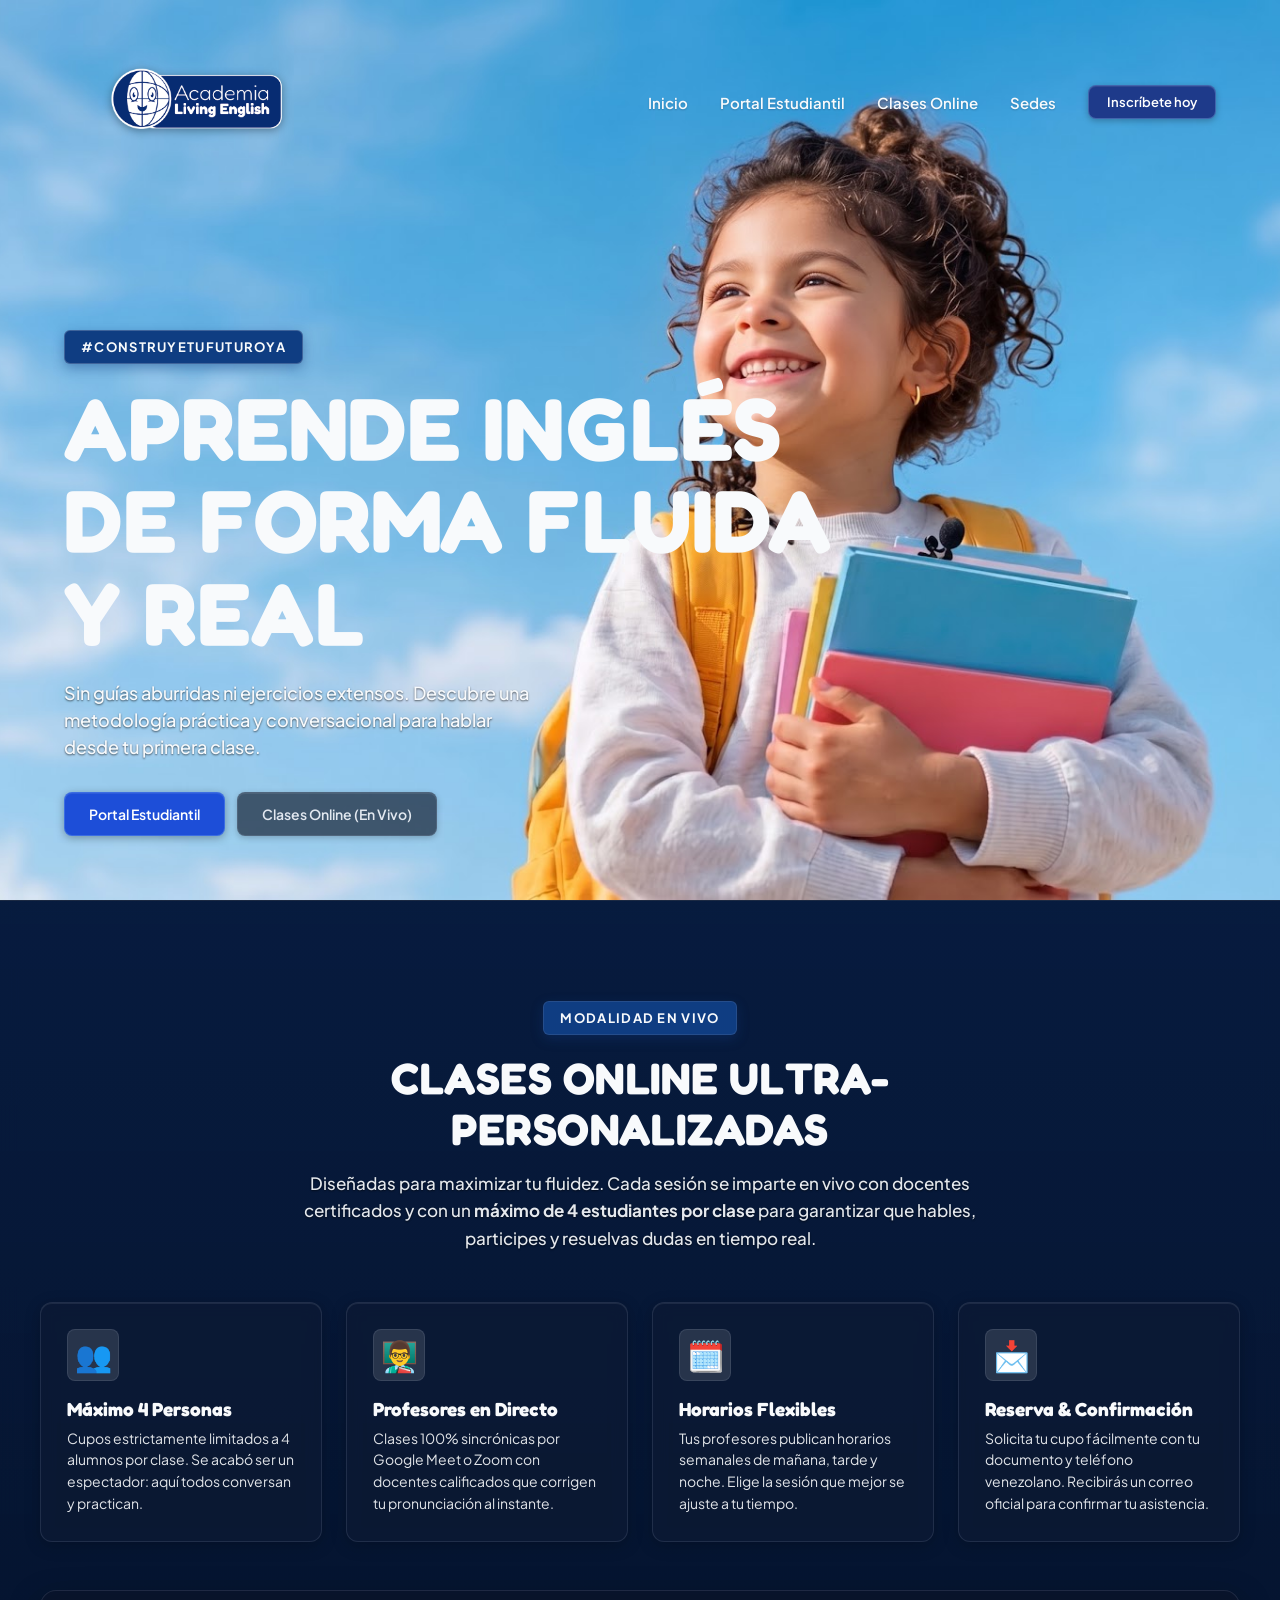
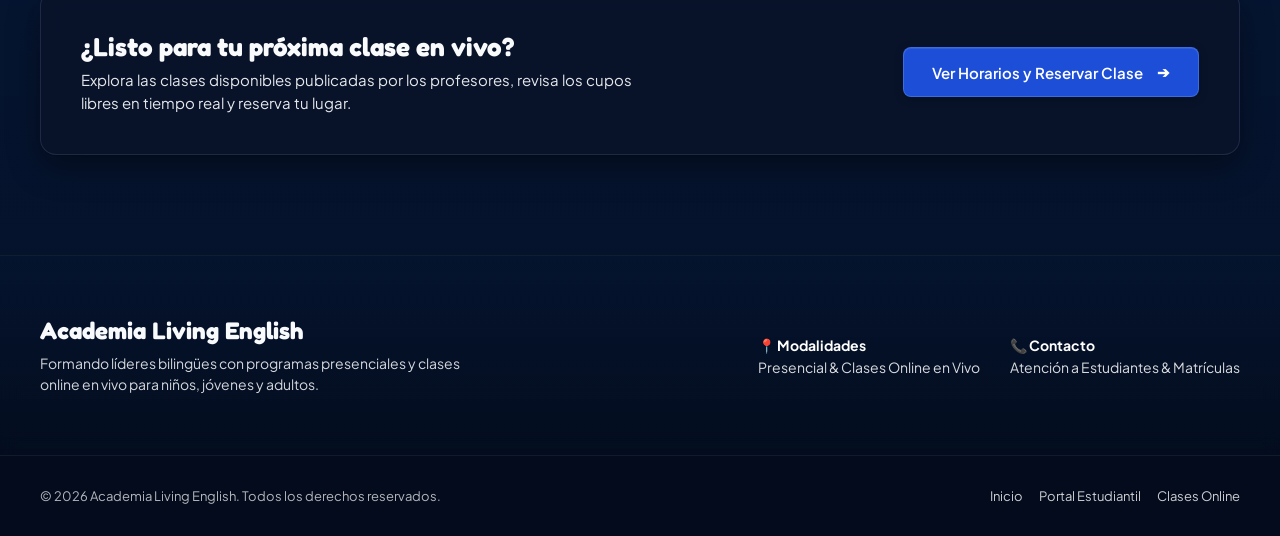
==== index.html @ 1611dc5b "Streamline teacher dashboard: eliminate nested card-in-card fatigue with unified grade sheet rows, f" ====
<!DOCTYPE html>
<html lang="es">
<head>
  <meta charset="UTF-8">
  <meta name="viewport" content="width=device-width, initial-scale=1.0">
  <title>Academia Living English — Aprende Inglés en Vivo</title>
  
  <!-- Fuentes Google: Fredoka y Plus Jakarta Sans -->
  <link rel="preconnect" href="https://fonts.googleapis.com">
  <link rel="preconnect" href="https://fonts.gstatic.com" crossorigin>
  <link href="https://fonts.googleapis.com/css2?family=Fredoka:wght@600;700&family=Plus+Jakarta+Sans:wght@400;500;600;700&display=swap" rel="stylesheet">

  <!-- Estilos Modulares -->
  <link rel="stylesheet" href="assets/css/variables.css?v=20261027_tchlayout">
  <link rel="stylesheet" href="assets/css/base.css?v=20261027_tchlayout">
  <link rel="stylesheet" href="assets/css/components.css?v=20261027_tchlayout">
  <link rel="stylesheet" href="assets/css/landing.css?v=20261027_tchlayout">
</head>
<body class="landing-page">

  <!-- HERO SECTION PRINCIPAL -->
  <section class="hero-section">
    <!-- CABECERA CON EL LOGO REAL DE LA ACADEMIA -->
    <header class="header-nav">
      <a href="index.html" class="brand-logo-link" aria-label="Academia Living English">
        <img src="assets/img/logo.png" alt="Academia Living English Logo" class="brand-logo-img">
      </a>

      <!-- NAVEGACIÓN ESCRITORIO -->
      <nav class="desktop-nav" aria-label="Navegación principal">
        <a href="index.html" class="nav-link">Inicio</a>
        <a href="cursos.html" class="nav-link">Portal Estudiantil</a>
        <a href="clases-online.html" class="nav-link">Clases Online</a>
        <a href="#sedes" class="nav-link">Sedes</a>
        <a href="cursos.html" class="btn-talk">Inscríbete hoy</a>
      </nav>

      <!-- BOTÓN MENÚ MÓVIL -->
      <button class="mobile-menu-btn" id="openMenuBtn" aria-label="Abrir menú de navegación">
        Menú
      </button>
    </header>

    <!-- CONTENIDO HERO -->
    <div class="hero-content">
      <span class="tagline reveal-item reveal-delay-1">#ConstruyeTuFuturoYa</span>
      
      <h1 class="hero-title">
        <span class="hero-title-line1 reveal-item reveal-delay-2">Aprende inglés</span>
        <span class="hero-title-line2 reveal-item reveal-delay-3">de forma fluida y real</span>
      </h1>

      <p class="hero-description reveal-item reveal-delay-4">
        Sin guías aburridas ni ejercicios extensos. Descubre una metodología práctica y conversacional para hablar desde tu primera clase.
      </p>

      <div class="hero-actions reveal-item reveal-delay-5">
        <a href="cursos.html" class="btn-primary">Portal Estudiantil</a>
        <a href="clases-online.html" class="btn-secondary">Clases Online (En Vivo)</a>
      </div>
    </div>
  </section>

  <!-- SECCIÓN DE CLASES ONLINE (COHERENTE CON EL ESTILO GLOBAL) -->
  <section class="online-classes-section" id="clases-online">
    <div class="online-classes-container">
      <div style="text-align: center; max-width: 800px; margin: 0 auto 50px auto;">
        <span class="section-badge">Modalidad en Vivo</span>
        <h2 class="section-title">Clases Online Ultra-Personalizadas</h2>
        <p class="section-subtitle">
          Diseñadas para maximizar tu fluidez. Cada sesión se imparte en vivo con docentes certificados y con un <strong>máximo de 4 estudiantes por clase</strong> para garantizar que hables, participes y resuelvas dudas en tiempo real.
        </p>
      </div>

      <!-- Cuadrícula de 4 Pilares de las Clases Online -->
      <div class="online-features-grid">
        <div class="online-feature-card">
          <div class="online-feature-icon">👥</div>
          <h3 class="online-feature-title">Máximo 4 Personas</h3>
          <p class="online-feature-desc">
            Cupos estrictamente limitados a 4 alumnos por clase. Se acabó ser un espectador: aquí todos conversan y practican.
          </p>
        </div>

        <div class="online-feature-card">
          <div class="online-feature-icon">👨‍🏫</div>
          <h3 class="online-feature-title">Profesores en Directo</h3>
          <p class="online-feature-desc">
            Clases 100% sincrónicas por Google Meet o Zoom con docentes calificados que corrigen tu pronunciación al instante.
          </p>
        </div>

        <div class="online-feature-card">
          <div class="online-feature-icon">🗓️</div>
          <h3 class="online-feature-title">Horarios Flexibles</h3>
          <p class="online-feature-desc">
            Tus profesores publican horarios semanales de mañana, tarde y noche. Elige la sesión que mejor se ajuste a tu tiempo.
          </p>
        </div>

        <div class="online-feature-card">
          <div class="online-feature-icon">📩</div>
          <h3 class="online-feature-title">Reserva & Confirmación</h3>
          <p class="online-feature-desc">
            Solicita tu cupo fácilmente con tu documento y teléfono venezolano. Recibirás un correo oficial para confirmar tu asistencia.
          </p>
        </div>
      </div>

      <!-- Banner de Llamada a la Acción para entrar al portal -->
      <div class="online-cta-banner">
        <div>
          <h3 class="online-cta-title">
            ¿Listo para tu próxima clase en vivo?
          </h3>
          <p class="online-cta-desc">
            Explora las clases disponibles publicadas por los profesores, revisa los cupos libres en tiempo real y reserva tu lugar.
          </p>
        </div>
        <div>
          <a href="clases-online.html" class="btn-primary" style="padding: 14px 28px; font-size: 15px; text-decoration: none;">
            <span>Ver Horarios y Reservar Clase</span>
            <span style="margin-left: 6px;">➔</span>
          </a>
        </div>
      </div>
    </div>
  </section>

  <!-- SECCIÓN DE SEDES / CONTACTO -->
  <section id="sedes" class="sedes-section">
    <div class="sedes-container">
      <div>
        <h3 class="sedes-title">Academia Living English</h3>
        <p class="sedes-desc">
          Formando líderes bilingües con programas presenciales y clases online en vivo para niños, jóvenes y adultos.
        </p>
      </div>
      <div style="display: flex; gap: 30px; flex-wrap: wrap; font-size: 14px; color: rgba(255, 255, 255, 0.85);">
        <div>
          <strong style="color: #ffffff; display: block; margin-bottom: 4px;">📍 Modalidades</strong>
          <span>Presencial & Clases Online en Vivo</span>
        </div>
        <div>
          <strong style="color: #ffffff; display: block; margin-bottom: 4px;">📞 Contacto</strong>
          <span>Atención a Estudiantes & Matrículas</span>
        </div>
      </div>
    </div>
  </section>

  <!-- FOOTER -->
  <footer class="landing-footer">
    <div style="max-width: 1200px; margin: 0 auto; display: flex; justify-content: space-between; align-items: center; flex-wrap: wrap; gap: 12px;">
      <span>&copy; 2026 Academia Living English. Todos los derechos reservados.</span>
      <div style="display: flex; gap: 16px;">
        <a href="index.html">Inicio</a>
        <a href="cursos.html">Portal Estudiantil</a>
        <a href="clases-online.html">Clases Online</a>
      </div>
    </div>
  </footer>

  <!-- MENÚ MÓVIL EN PANTALLA COMPLETA -->
  <div class="mobile-menu-overlay" id="mobileMenu" aria-hidden="true">
    <div class="mobile-menu-header">
      <a href="index.html" class="brand-logo-link" aria-label="Academia Living English">
        <img src="assets/img/logo.png" alt="Academia Living English Logo" class="brand-logo-img">
      </a>
      <button class="mobile-menu-close" id="closeMenuBtn" aria-label="Cerrar menú">&times;</button>
    </div>
    
    <nav class="mobile-menu-links">
      <a href="index.html" class="nav-link">Inicio</a>
      <a href="cursos.html" class="nav-link">Portal Estudiantil</a>
      <a href="clases-online.html" class="nav-link">Clases Online</a>
      <a href="#sedes" class="nav-link">Sedes</a>
    </nav>

    <div class="mobile-menu-footer">
      <a href="clases-online.html" class="btn-talk" style="margin-bottom: 10px;">Clases Online</a>
      <a href="cursos.html" class="btn-primary">Portal Estudiantil</a>
    </div>
  </div>

  <!-- Scripts -->
  <script src="assets/js/landing.js"></script>
</body>
</html>
---- assets/css/variables.css ----
/**
 * Academia Living English - Variables & Design Tokens
 * Calibrado bajo estándares de Emil Kowalski (Anti-Vibe-Coding / Bespoke Craft)
 */
:root {
  /* Paleta Editorial Living English (Oxford Navy & Clean Slate) */
  --color-primary: #0f3d82;
  --color-primary-hover: #164da0;
  --color-primary-light: #93c5fd;
  --color-primary-glass: rgba(11, 25, 54, 0.78);
  --color-primary-glass-strong: rgba(9, 20, 44, 0.92);
  --color-primary-glass-soft: rgba(13, 31, 66, 0.65);
  --color-primary-card: rgba(13, 27, 54, 0.82);

  /* Superficies Profesionales (Bespoke Academic Dark Surfaces) */
  --surface-ground: #070e1e;
  --surface-panel: rgba(11, 23, 48, 0.82);
  --surface-card: rgba(13, 27, 56, 0.72);
  --surface-card-hover: rgba(18, 36, 74, 0.88);
  --surface-elevated: rgba(20, 42, 85, 0.9);
  --surface-input: rgba(6, 14, 30, 0.75);

  /* Colores de Utilidad y Estado Refinados */
  --color-white: #f8fafc;
  --color-dark-bg: rgba(6, 14, 30, 0.55);
  --color-dark-subtle: rgba(6, 14, 30, 0.35);
  --color-danger: #ef4444;
  --color-success: #10b981;
  --color-warning: #f59e0b;
  --color-muted: #94a3b8;
  --color-text-subtle: #cbd5e1;

  /* Bordes Suaves & Translúcidos de Alta Precisión */
  --color-border: rgba(148, 163, 184, 0.16);
  --color-border-subtle: rgba(148, 163, 184, 0.10);
  --color-border-card: rgba(148, 163, 184, 0.14);
  --color-border-focus: rgba(96, 165, 250, 0.55);

  /* Tipografía */
  --font-display: 'Fredoka', -apple-system, BlinkMacSystemFont, sans-serif;
  --font-body: 'Plus Jakarta Sans', -apple-system, BlinkMacSystemFont, sans-serif;

  /* Sombras e Iluminación Interior (Depth & Polish) */
  --shadow-sm: 0 1px 2px rgba(0, 0, 0, 0.2);
  --shadow-md: 0 4px 12px rgba(0, 0, 0, 0.25);
  --shadow-lg: 0 12px 32px rgba(0, 0, 0, 0.4);
  --shadow-card: 0 4px 16px rgba(0, 0, 0, 0.22);
  --shadow-logo: drop-shadow(0px 2px 4px rgba(0, 0, 0, 0.35));
  --inner-highlight: inset 0 1px 0 0 rgba(255, 255, 255, 0.08);

  /* Sombras de Texto Sutiles (Eliminando efecto de neón genérico) */
  --text-shadow-hero: none;
  --text-shadow-contrast: 0 1px 2px rgba(0, 0, 0, 0.6);
  --text-shadow-subtle: none;

  /* Radio de bordes */
  --radius-sm: 4px;
  --radius-md: 6px;
  --radius-lg: 8px;
  --radius-xl: 12px;
  --radius-2xl: 16px;
  --radius-pill: 50px;

  /* Curvas Físicas y Easing (Emil Kowalski Framework) */
  --ease-out: cubic-bezier(0.23, 1, 0.32, 1);       /* Easing enérgico de entrada y microinteracciones */
  --ease-in-out: cubic-bezier(0.77, 0, 0.175, 1);   /* Movimiento continuo en pantalla */
  --ease-drawer: cubic-bezier(0.32, 0.72, 0, 1);    /* Curva iOS para modales y paneles */

  /* Duraciones Calibradas (Salidas ~30% más rápidas) */
  --duration-tap: 140ms;
  --duration-fast: 160ms;
  --duration-enter: 200ms;
  --duration-exit: 140ms;
  --duration-normal: 240ms;

  /* Shorthands de Transición Acelerados */
  --transition-fast: 160ms var(--ease-out);
  --transition-normal: 240ms var(--ease-out);
  --transition-exit: 140ms var(--ease-out);

  /* Imágenes de Fondo */
  --bg-hero-desktop: url('../img/hero-desktop.jpg');
  --bg-hero-mobile: url('../img/hero-mobile.jpg');
}
---- assets/css/base.css ----
/**
 * Academia Living English - Base & Reset
 */
*, *::before, *::after {
  box-sizing: border-box;
  margin: 0;
  padding: 0;
}

body {
  background-color: var(--color-primary);
  color: var(--color-white);
  font-family: var(--font-body);
  -webkit-font-smoothing: antialiased;
  -moz-osx-font-smoothing: grayscale;
  min-height: 100vh;
  overflow-x: hidden;
}

/* Enlaces por defecto */
a {
  color: inherit;
  text-decoration: none;
}

/* Accesibilidad y Foco */
a:focus-visible,
button:focus-visible,
input:focus-visible {
  outline: 2px solid var(--color-white);
  outline-offset: 4px;
}

/* Clases de Utilidad */
.hidden {
  display: none !important;
}

.text-center {
  text-align: center;
}
---- assets/css/components.css ----
/**
 * Academia Living English - Reusable UI Components
 * Calibrado bajo estándares de Emil Kowalski (Anti-Vibe-Coding / Bespoke Craft)
 */

/* ==========================================================================
   Logo de la Marca
   ========================================================================== */
.brand-logo-link {
  display: inline-flex;
  align-items: center;
}

.brand-logo-img {
  height: 68px;
  width: auto;
  object-fit: contain;
  filter: var(--shadow-logo);
  transition: transform var(--transition-fast);
}

.brand-logo-link:hover .brand-logo-img {
  transform: scale(1.02);
}

@media (min-width: 768px) {
  .brand-logo-img {
    height: 76px;
  }
}

/* ==========================================================================
   Botones Profesionales
   ========================================================================== */
.btn-primary {
  display: inline-flex;
  align-items: center;
  justify-content: center;
  gap: 8px;
  background-color: #1d4ed8;
  color: #ffffff;
  font-family: var(--font-body);
  font-weight: 600;
  font-size: 14px;
  padding: 12px 24px;
  border-radius: var(--radius-lg);
  border: 1px solid rgba(147, 197, 253, 0.25);
  cursor: pointer;
  box-shadow: var(--inner-highlight), 0 2px 8px rgba(0, 0, 0, 0.3);
  transition: transform var(--duration-fast) var(--ease-out), background-color var(--duration-fast) var(--ease-out), border-color var(--duration-fast) var(--ease-out), box-shadow var(--duration-fast) var(--ease-out);
}

.btn-primary:hover:not(:disabled) {
  background-color: #2563eb;
  border-color: rgba(147, 197, 253, 0.45);
  transform: translateY(-1px);
  box-shadow: var(--inner-highlight), 0 4px 14px rgba(37, 99, 235, 0.35);
}

.btn-secondary {
  display: inline-flex;
  align-items: center;
  justify-content: center;
  gap: 8px;
  background-color: rgba(15, 23, 42, 0.65);
  color: #e2e8f0;
  font-family: var(--font-body);
  font-weight: 600;
  font-size: 14px;
  padding: 12px 24px;
  border-radius: var(--radius-lg);
  border: 1px solid rgba(148, 163, 184, 0.2);
  cursor: pointer;
  transition: transform var(--duration-fast) var(--ease-out), background-color var(--duration-fast) var(--ease-out), border-color var(--duration-fast) var(--ease-out), color var(--duration-fast) var(--ease-out);
  box-shadow: var(--inner-highlight), 0 2px 6px rgba(0, 0, 0, 0.2);
}

.btn-secondary:hover:not(:disabled) {
  background-color: rgba(30, 41, 59, 0.85);
  border-color: rgba(148, 163, 184, 0.35);
  color: #ffffff;
  transform: translateY(-1px);
}

.btn-talk {
  display: inline-flex;
  align-items: center;
  justify-content: center;
  gap: 6px;
  background-color: #1e3a8a;
  color: #ffffff;
  font-family: var(--font-body);
  font-weight: 600;
  font-size: 13px;
  padding: 8px 18px;
  border-radius: var(--radius-lg);
  border: 1px solid rgba(147, 197, 253, 0.3);
  cursor: pointer;
  box-shadow: var(--inner-highlight), 0 2px 6px rgba(0, 0, 0, 0.25);
  transition: transform var(--duration-fast) var(--ease-out), background-color var(--duration-fast) var(--ease-out);
}

.btn-talk:hover:not(:disabled) {
  background-color: #2563eb;
  transform: translateY(-1px);
}

/* ==========================================================================
   Tipografía de Páginas & Jerarquía Editorial
   ========================================================================== */
.page-title {
  font-family: var(--font-display);
  font-weight: 700;
  font-size: 30px;
  line-height: 1.15;
  margin-bottom: 6px;
  color: #f8fafc;
  letter-spacing: -0.01em;
}

@media (min-width: 768px) {
  .page-title {
    font-size: 38px;
  }
}

.page-description {
  font-size: 14px;
  font-weight: 500;
  color: #94a3b8;
  line-height: 1.5;
  margin-bottom: 22px;
}

/* ==========================================================================
   Formularios y Controles Refinados
   ========================================================================== */
.form-group {
  margin-bottom: 16px;
}

.form-group label {
  display: block;
  font-size: 12px;
  font-weight: 600;
  margin-bottom: 6px;
  text-transform: uppercase;
  letter-spacing: 0.05em;
  color: #94a3b8;
}

.form-control {
  width: 100%;
  padding: 11px 15px;
  border-radius: var(--radius-lg);
  border: 1px solid rgba(148, 163, 184, 0.2);
  background: var(--surface-input);
  color: #f8fafc;
  font-size: 14px;
  font-family: inherit;
  outline: none;
  transition: border-color var(--transition-fast), box-shadow var(--transition-fast), background-color var(--transition-fast);
}

.form-control:focus {
  background: rgba(11, 23, 48, 0.9);
  border-color: rgba(96, 165, 250, 0.65);
  box-shadow: 0 0 0 3px rgba(37, 99, 235, 0.2);
}

.form-control::placeholder {
  color: #64748b;
  font-weight: 400;
}

/* ==========================================================================
   Notificaciones Toast
   ========================================================================== */
.toast-container {
  position: fixed;
  bottom: 24px;
  right: 24px;
  z-index: 9999;
  display: flex;
  flex-direction: column;
  gap: 10px;
  max-width: 380px;
  pointer-events: none;
}

.toast {
  padding: 12px 18px;
  border-radius: var(--radius-lg);
  color: #f8fafc;
  background: #0d1b36;
  border: 1px solid rgba(148, 163, 184, 0.2);
  box-shadow: var(--shadow-lg), var(--inner-highlight);
  font-size: 13px;
  font-weight: 500;
  opacity: 0;
  transform: translateY(12px) scale(0.97);
  transition: transform var(--duration-normal) var(--ease-out), opacity var(--duration-fast) var(--ease-out);
  pointer-events: auto;
}

.toast.toast-visible {
  opacity: 1;
  transform: translateY(0) scale(1);
}

.toast.toast-success {
  border-left: 3px solid var(--color-success);
}

.toast.toast-error {
  border-left: 3px solid var(--color-danger);
}

.toast.toast-info {
  border-left: 3px solid var(--color-primary-light);
}

/* ==========================================================================
   Microinteracciones y Feedback Táctil (Emil Kowalski Framework)
   ========================================================================== */
.btn-primary:active:not(:disabled),
.btn-talk:active:not(:disabled),
.btn-secondary:active:not(:disabled) {
  transform: scale(0.97);
}

/* ==========================================================================
   Animación Física de Modales (Sin scale(0) ni teleport)
   ========================================================================== */
[id$="Modal"]:not(.hidden),
[id$="modal"]:not(.hidden) {
  animation: modalBackdropFadeIn var(--duration-fast) var(--ease-out) forwards;
  backdrop-filter: blur(8px);
  -webkit-backdrop-filter: blur(8px);
}

[id$="Modal"]:not(.hidden) > div,
[id$="modal"]:not(.hidden) > div {
  animation: modalDialogScaleIn var(--duration-normal) var(--ease-out) forwards;
  transform-origin: center center;
  box-shadow: var(--inner-highlight), 0 20px 45px rgba(0, 0, 0, 0.6);
}

@keyframes modalBackdropFadeIn {
  from {
    opacity: 0;
  }
  to {
    opacity: 1;
  }
}

@keyframes modalDialogScaleIn {
  from {
    opacity: 0;
    transform: scale(0.97) translateY(6px);
  }
  to {
    opacity: 1;
    transform: scale(1) translateY(0);
  }
}
---- assets/css/landing.css ----
/**
 * Academia Living English - Landing & Hero Section Styles
 */

/* ==========================================================================
   Hero Section & Fondo Global Landing
   ========================================================================== */
body.landing-page {
  background-image: var(--bg-hero-desktop);
  background-size: cover;
  background-position: center top;
  background-repeat: no-repeat;
  background-attachment: fixed;
}

@media (max-width: 767px) {
  body.landing-page {
    background-image: var(--bg-hero-mobile);
    background-position: center top;
    background-attachment: fixed;
  }
}

.hero-section {
  position: relative;
  width: 100%;
  min-height: 100vh;
  min-height: 100dvh;
  display: flex;
  flex-direction: column;
  justify-content: space-between;
  padding: 24px;
  padding-bottom: clamp(40px, 8vh, 64px);
  overflow: hidden;
  background: transparent;
}

@media (min-width: 768px) {
  .hero-section {
    padding: 48px;
    padding-bottom: clamp(40px, 8vh, 64px);
  }
}

@media (min-width: 1024px) {
  .hero-section {
    padding: 64px;
    padding-bottom: clamp(40px, 8vh, 64px);
  }
}

/* ==========================================================================
   Cabecera y Navegación
   ========================================================================== */
.header-nav {
  position: relative;
  z-index: 10;
  display: flex;
  align-items: center;
  justify-content: space-between;
  width: 100%;
}

.desktop-nav {
  display: none;
  align-items: center;
  gap: 32px;
}

@media (min-width: 768px) {
  .desktop-nav {
    display: flex;
  }
}

.nav-link {
  font-weight: 600;
  font-size: 15px;
  color: var(--color-white);
  text-decoration: none;
  text-shadow: var(--shadow-sm);
  transition: opacity var(--transition-fast);
}

.nav-link:hover,
.nav-link:focus-visible {
  opacity: 0.8;
}

/* ==========================================================================
   Menú Móvil
   ========================================================================== */
.mobile-menu-btn {
  display: flex;
  background: none;
  border: none;
  color: var(--color-white);
  font-weight: 600;
  font-size: 16px;
  cursor: pointer;
  padding: 8px 0;
  text-shadow: var(--text-shadow-subtle);
}

@media (min-width: 768px) {
  .mobile-menu-btn {
    display: none;
  }
}

.mobile-menu-overlay {
  position: fixed;
  inset: 0;
  background-color: var(--color-primary);
  z-index: 100;
  display: flex;
  flex-direction: column;
  padding: 24px;
  opacity: 0;
  pointer-events: none;
  transition: opacity var(--transition-normal);
}

.mobile-menu-overlay.is-open {
  opacity: 1;
  pointer-events: auto;
}

.mobile-menu-header {
  display: flex;
  align-items: center;
  justify-content: space-between;
  width: 100%;
}

.mobile-menu-close {
  background: none;
  border: none;
  color: var(--color-white);
  font-size: 32px;
  line-height: 1;
  cursor: pointer;
  padding: 4px;
}

.mobile-menu-links {
  display: flex;
  flex-direction: column;
  gap: 24px;
  margin-top: 60px;
}

.mobile-menu-links .nav-link {
  font-size: 24px;
  font-weight: 500;
  color: var(--color-white);
  text-shadow: none;
}

.mobile-menu-footer {
  margin-top: auto;
  padding-bottom: 24px;
}

.mobile-menu-footer .btn-talk {
  width: 100%;
  padding: 14px;
  font-size: 16px;
}

/* ==========================================================================
   Contenido Principal Hero
   ========================================================================== */
.hero-content {
  position: relative;
  z-index: 10;
  max-width: 800px;
  margin-top: auto;
  text-align: left;
}

.tagline {
  display: inline-block;
  font-weight: 700;
  font-size: 13px;
  letter-spacing: 0.1em;
  text-transform: uppercase;
  color: var(--color-white);
  background: var(--color-primary);
  padding: 8px 16px;
  border-radius: var(--radius-md);
  margin-bottom: 18px;
  border: 1px solid rgba(255, 255, 255, 0.2);
  box-shadow: 0 4px 12px rgba(14, 56, 122, 0.4);
}

.hero-title {
  font-family: var(--font-display);
  font-weight: 700;
  font-size: 46px;
  line-height: 1.05;
  text-transform: uppercase;
  letter-spacing: 0.01em;
  margin-bottom: 20px;
  word-break: normal;
  overflow-wrap: break-word;
  text-shadow: var(--text-shadow-hero);
}

@media (min-width: 600px) {
  .hero-title {
    font-size: 58px;
  }
}

@media (min-width: 768px) {
  .hero-title {
    font-size: 70px;
  }
}

@media (min-width: 1024px) {
  .hero-title {
    font-size: 88px;
  }
}

.hero-title-line1 {
  display: block;
  color: var(--color-white);
}

.hero-title-line2 {
  display: block;
  color: var(--color-white);
  opacity: 0.9;
}

.hero-description {
  font-weight: 500;
  font-size: 16px;
  line-height: 1.5;
  color: var(--color-white);
  max-width: 480px;
  margin-bottom: 32px;
  text-shadow: var(--text-shadow-contrast);
}

@media (min-width: 768px) {
  .hero-description {
    font-size: 18px;
  }
}

.hero-actions {
  display: flex;
  flex-wrap: wrap;
  gap: 12px;
}

/* ==========================================================================
   Animaciones de Revelado
   ========================================================================== */
.reveal-item {
  opacity: 0;
  transform: translateY(24px);
  animation: revealUp 0.8s cubic-bezier(0.16, 1, 0.3, 1) forwards;
}

.reveal-delay-1 { animation-delay: 0ms; }
.reveal-delay-2 { animation-delay: 150ms; }
.reveal-delay-3 { animation-delay: 300ms; }
.reveal-delay-4 { animation-delay: 450ms; }
.reveal-delay-5 { animation-delay: 600ms; }

@keyframes revealUp {
  from {
    opacity: 0;
    transform: translateY(24px);
  }
  to {
    opacity: 1;
    transform: translateY(0);
  }
}

@media (prefers-reduced-motion: reduce) {
  .reveal-item {
    opacity: 1;
    transform: none;
    animation: none;
  }
}


/* ==========================================================================
   Sección de Clases Online en el Landing (Estilo Coherente y Unificado)
   ========================================================================== */
.online-classes-section {
  position: relative;
  background: linear-gradient(rgba(6, 20, 48, 0.82), rgba(4, 14, 34, 0.90));
  backdrop-filter: blur(8px);
  -webkit-backdrop-filter: blur(8px);
  color: var(--color-white);
  padding: clamp(60px, 8vw, 100px) 24px;
  border-top: 1px solid var(--color-border);
}

.online-classes-container {
  max-width: 1200px;
  margin: 0 auto;
}

.section-badge {
  display: inline-flex;
  align-items: center;
  gap: 8px;
  font-family: var(--font-body);
  font-size: 13px;
  font-weight: 700;
  text-transform: uppercase;
  letter-spacing: 0.1em;
  color: var(--color-white);
  background: var(--color-primary);
  padding: 8px 16px;
  border-radius: var(--radius-md);
  border: 1px solid var(--color-border);
  box-shadow: 0 4px 12px rgba(14, 56, 122, 0.4);
  margin-bottom: 18px;
}

.section-title {
  font-family: var(--font-display);
  font-weight: 700;
  font-size: clamp(30px, 4.5vw, 44px);
  text-transform: uppercase;
  letter-spacing: 0.01em;
  line-height: 1.15;
  color: var(--color-white);
  text-shadow: var(--text-shadow-hero);
  margin-bottom: 16px;
}

.section-subtitle {
  font-family: var(--font-body);
  font-weight: 500;
  font-size: clamp(15px, 2vw, 17px);
  color: var(--color-white);
  opacity: 0.92;
  text-shadow: var(--text-shadow-contrast);
  max-width: 720px;
  line-height: 1.6;
  margin: 0 auto 40px auto;
}

.online-features-grid {
  display: grid;
  grid-template-columns: repeat(auto-fit, minmax(260px, 1fr));
  gap: 24px;
  margin-bottom: 48px;
}

.online-feature-card {
  background: var(--color-primary-card);
  border: 1px solid var(--color-border);
  border-radius: var(--radius-xl);
  padding: 26px;
  backdrop-filter: blur(8px);
  -webkit-backdrop-filter: blur(8px);
  box-shadow: var(--inner-highlight), var(--shadow-card);
  transition: transform var(--duration-fast) var(--ease-out), border-color var(--duration-fast) var(--ease-out), background-color var(--duration-fast) var(--ease-out);
}

.online-feature-card:hover {
  transform: translateY(-2px);
  border-color: var(--color-border-focus);
  background-color: var(--color-primary-glass-strong);
}

.online-feature-icon {
  font-size: 30px;
  margin-bottom: 16px;
  display: inline-flex;
  align-items: center;
  justify-content: center;
  width: 52px;
  height: 52px;
  border-radius: var(--radius-lg);
  background: rgba(255, 255, 255, 0.12);
  border: 1px solid var(--color-border);
}

.online-feature-title {
  font-family: var(--font-display);
  font-weight: 700;
  font-size: 19px;
  color: var(--color-white);
  text-shadow: var(--text-shadow-subtle);
  margin-bottom: 8px;
}

.online-feature-desc {
  font-family: var(--font-body);
  font-weight: 400;
  font-size: 14px;
  line-height: 1.55;
  color: var(--color-white);
  opacity: 0.9;
  text-shadow: var(--text-shadow-subtle);
  margin: 0;
}

.online-cta-banner {
  background: var(--color-primary-glass-strong);
  border: 1px solid var(--color-border);
  border-radius: var(--radius-2xl);
  padding: clamp(28px, 5vw, 40px);
  display: flex;
  justify-content: space-between;
  align-items: center;
  flex-wrap: wrap;
  gap: 24px;
  box-shadow: var(--shadow-lg);
  backdrop-filter: blur(8px);
  -webkit-backdrop-filter: blur(8px);
}

.online-cta-title {
  font-family: var(--font-display);
  font-weight: 700;
  font-size: 26px;
  color: var(--color-white);
  text-shadow: var(--text-shadow-hero);
  margin-bottom: 6px;
}

.online-cta-desc {
  font-family: var(--font-body);
  font-weight: 400;
  font-size: 15px;
  line-height: 1.55;
  color: var(--color-white);
  opacity: 0.92;
  margin: 0;
  max-width: 580px;
  text-shadow: var(--text-shadow-subtle);
}

/* ==========================================================================
   Sección de Sedes y Footer
   ========================================================================== */
.sedes-section {
  background: linear-gradient(rgba(4, 14, 34, 0.88), rgba(3, 10, 24, 0.94));
  backdrop-filter: blur(8px);
  -webkit-backdrop-filter: blur(8px);
  padding: 60px 24px;
  border-top: 1px solid var(--color-border-subtle);
  color: var(--color-white);
}

.sedes-container {
  max-width: 1200px;
  margin: 0 auto;
  display: flex;
  justify-content: space-between;
  align-items: center;
  flex-wrap: wrap;
  gap: 30px;
}

.sedes-title {
  font-family: var(--font-display);
  font-weight: 700;
  font-size: 24px;
  color: var(--color-white);
  margin-bottom: 8px;
  text-shadow: var(--text-shadow-subtle);
}

.sedes-desc {
  font-family: var(--font-body);
  color: var(--color-white);
  opacity: 0.85;
  font-size: 14px;
  max-width: 450px;
  line-height: 1.5;
  margin-bottom: 0;
}

.landing-footer {
  background: rgba(3, 10, 24, 0.96);
  border-top: 1px solid var(--color-border-subtle);
  padding: 32px 24px;
  text-align: center;
  color: rgba(255, 255, 255, 0.7);
  font-size: 13px;
  font-family: var(--font-body);
}

.landing-footer a {
  color: rgba(255, 255, 255, 0.8);
  text-decoration: none;
  transition: color var(--transition-fast);
}

.landing-footer a:hover {
  color: var(--color-white);
}

.online-feature-card:active {
  transform: scale(0.985);
}

.mobile-menu-btn:active {
  transform: scale(0.95);
}
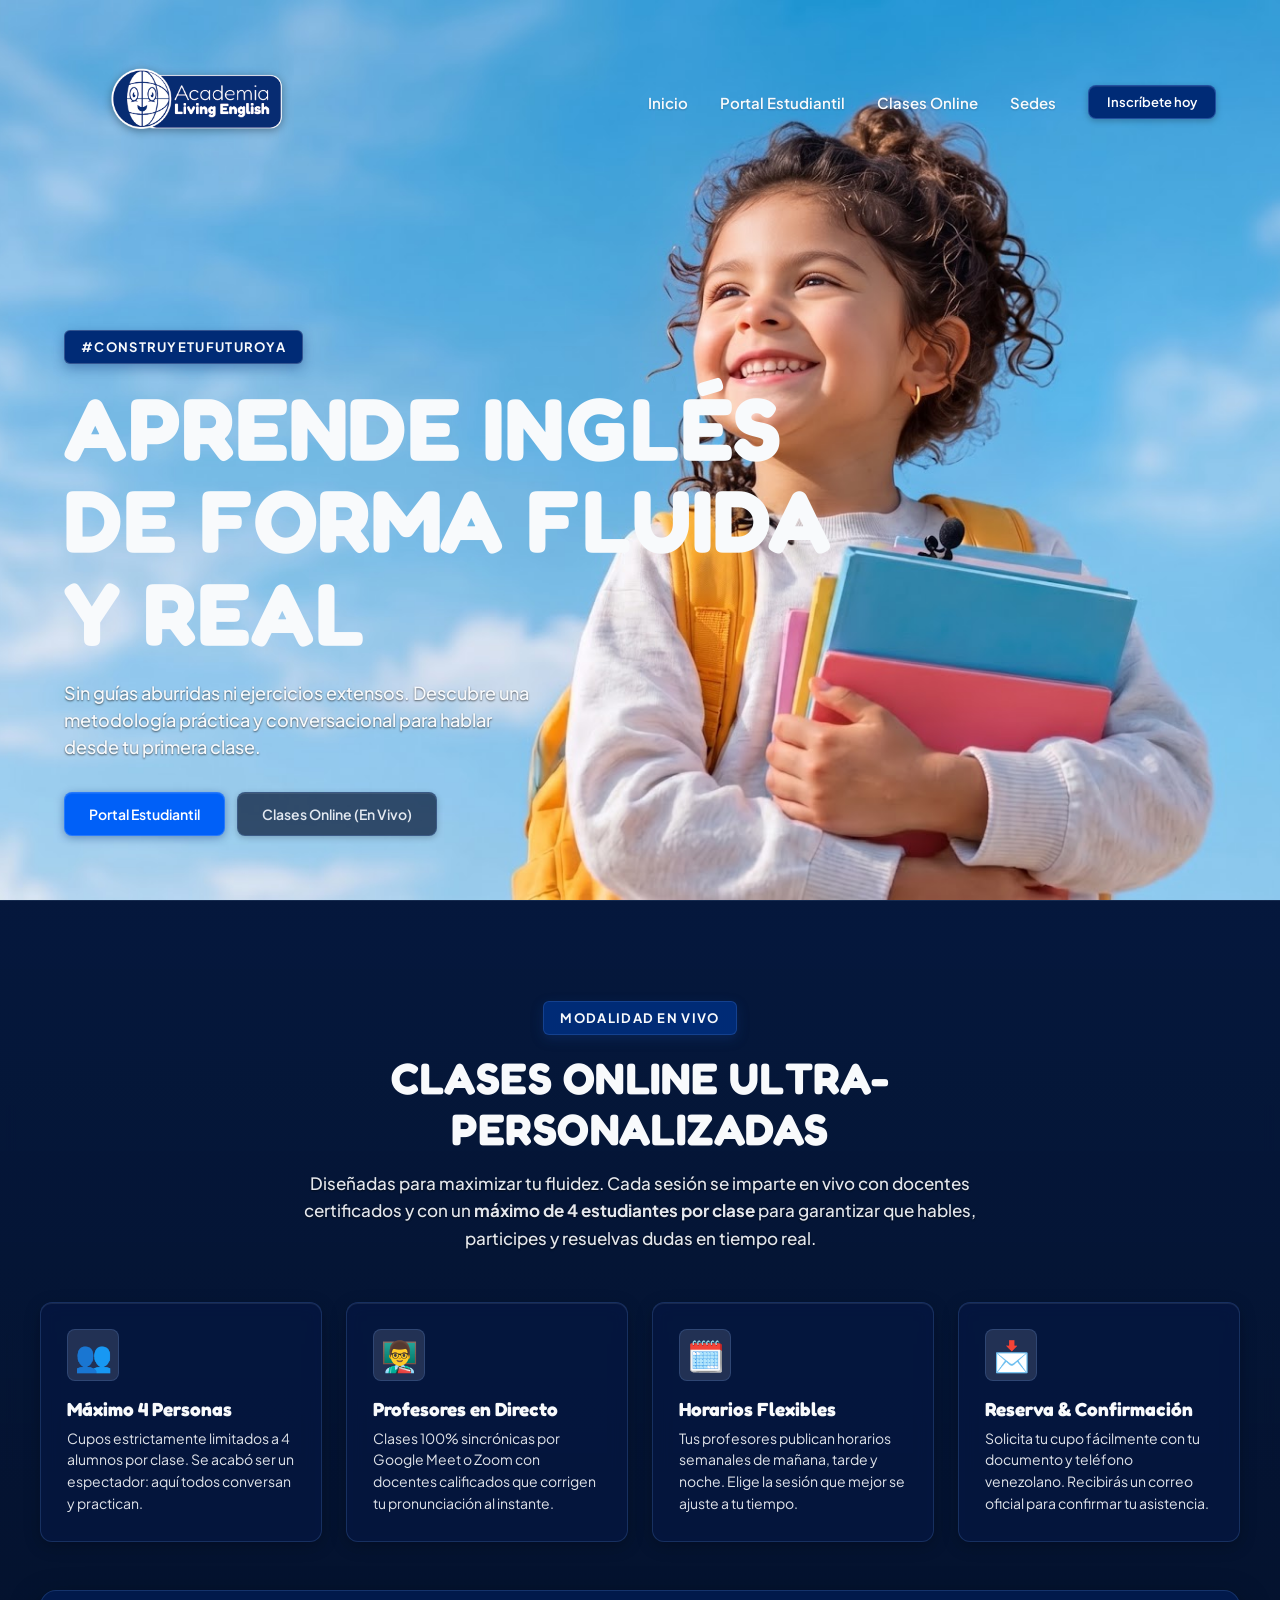
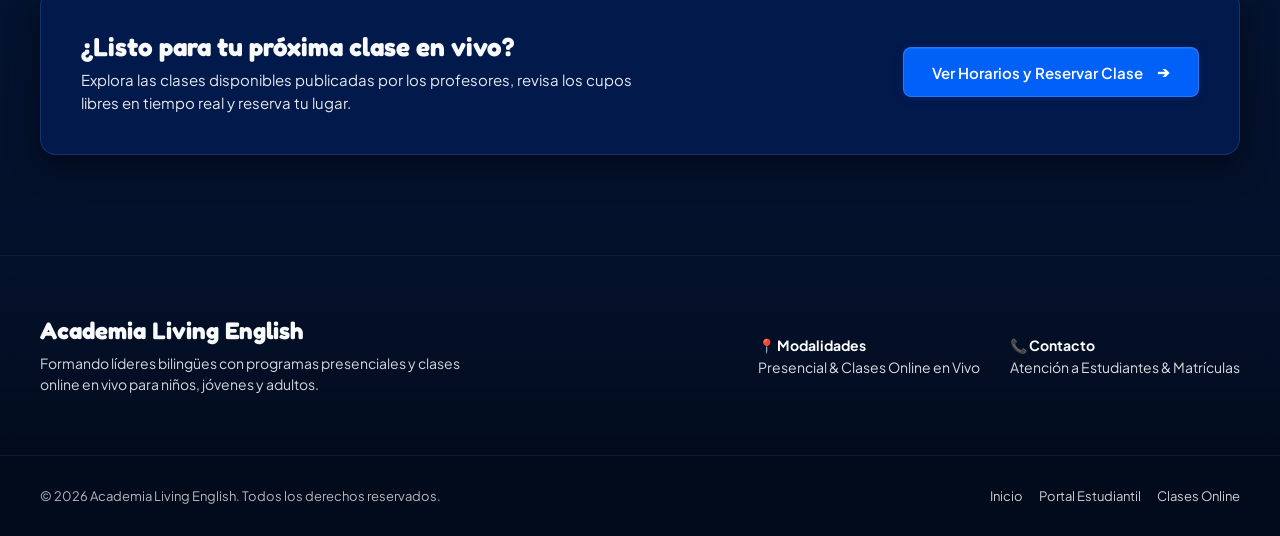
==== commit 8f8984e4: "feat(design): aplicar paleta y estética oficial extraída de los libros de materiales" ====
--- a/index.html
+++ b/index.html
@@ -11,10 +11,10 @@
   <link href="https://fonts.googleapis.com/css2?family=Fredoka:wght@600;700&family=Plus+Jakarta+Sans:wght@400;500;600;700&display=swap" rel="stylesheet">
 
   <!-- Estilos Modulares -->
-  <link rel="stylesheet" href="assets/css/variables.css?v=20261027_tchlayout">
-  <link rel="stylesheet" href="assets/css/base.css?v=20261027_tchlayout">
-  <link rel="stylesheet" href="assets/css/components.css?v=20261027_tchlayout">
-  <link rel="stylesheet" href="assets/css/landing.css?v=20261027_tchlayout">
+  <link rel="stylesheet" href="assets/css/variables.css?v=20261027_brand">
+  <link rel="stylesheet" href="assets/css/base.css?v=20261027_brand">
+  <link rel="stylesheet" href="assets/css/components.css?v=20261027_brand">
+  <link rel="stylesheet" href="assets/css/landing.css?v=20261027_brand">
 </head>
 <body class="landing-page">
 
--- a/assets/css/variables.css
+++ b/assets/css/variables.css
@@ -1,40 +1,48 @@
 /**
  * Academia Living English - Variables & Design Tokens
+ * Paleta Institucional Auténtica basada en las Guías Oficiales de Estudio (materiales/)
  * Calibrado bajo estándares de Emil Kowalski (Anti-Vibe-Coding / Bespoke Craft)
  */
 :root {
-  /* Paleta Editorial Living English (Oxford Navy & Clean Slate) */
-  --color-primary: #0f3d82;
-  --color-primary-hover: #164da0;
-  --color-primary-light: #93c5fd;
-  --color-primary-glass: rgba(11, 25, 54, 0.78);
-  --color-primary-glass-strong: rgba(9, 20, 44, 0.92);
-  --color-primary-glass-soft: rgba(13, 31, 66, 0.65);
-  --color-primary-card: rgba(13, 27, 54, 0.82);
+  /* Paleta Institucional Living English (Extraída de las portadas y páginas de guías 2027) */
+  --color-primary: #002b76;              /* Deep Oxford Navy (Portadas Adultos 1, 2, 3, Teens, Junior) */
+  --color-primary-hover: #003898;        /* Oxford Navy Luminoso */
+  --color-primary-light: #70a6ff;        /* Living Sky Blue */
+  --color-primary-glass: rgba(0, 43, 118, 0.82);
+  --color-primary-glass-strong: rgba(2, 27, 78, 0.94);
+  --color-primary-glass-soft: rgba(0, 43, 118, 0.60);
+  --color-primary-card: rgba(5, 24, 66, 0.82);
 
-  /* Superficies Profesionales (Bespoke Academic Dark Surfaces) */
-  --surface-ground: #070e1e;
-  --surface-panel: rgba(11, 23, 48, 0.82);
-  --surface-card: rgba(13, 27, 56, 0.72);
-  --surface-card-hover: rgba(18, 36, 74, 0.88);
-  --surface-elevated: rgba(20, 42, 85, 0.9);
-  --surface-input: rgba(6, 14, 30, 0.75);
+  /* Acentos de Energía & Rayo Living English (⚡ "Construyendo tu futuro") */
+  --accent-orange: #f87800;              /* Living Tangerine / Rayo Energético */
+  --accent-orange-hover: #e06800;
+  --accent-orange-glow: rgba(248, 120, 0, 0.25);
+  --accent-cobalt: #0060f8;              /* Living Electric Cobalt */
+  --accent-cobalt-hover: #004fd4;
+
+  /* Superficies Académicas (Midnight Oxford Navy con tono azul institucional) */
+  --surface-ground: #020b1e;
+  --surface-panel: rgba(4, 20, 52, 0.84);
+  --surface-card: rgba(6, 26, 68, 0.74);
+  --surface-card-hover: rgba(9, 36, 92, 0.88);
+  --surface-elevated: rgba(10, 38, 98, 0.92);
+  --surface-input: rgba(2, 14, 38, 0.82);
 
   /* Colores de Utilidad y Estado Refinados */
   --color-white: #f8fafc;
-  --color-dark-bg: rgba(6, 14, 30, 0.55);
-  --color-dark-subtle: rgba(6, 14, 30, 0.35);
+  --color-dark-bg: rgba(2, 14, 38, 0.6);
+  --color-dark-subtle: rgba(2, 14, 38, 0.4);
   --color-danger: #ef4444;
   --color-success: #10b981;
-  --color-warning: #f59e0b;
+  --color-warning: #f87800;              /* Alineado al naranja institucional */
   --color-muted: #94a3b8;
   --color-text-subtle: #cbd5e1;
 
-  /* Bordes Suaves & Translúcidos de Alta Precisión */
-  --color-border: rgba(148, 163, 184, 0.16);
-  --color-border-subtle: rgba(148, 163, 184, 0.10);
-  --color-border-card: rgba(148, 163, 184, 0.14);
-  --color-border-focus: rgba(96, 165, 250, 0.55);
+  /* Bordes Suaves & Translúcidos con Matiz Institucional */
+  --color-border: rgba(112, 166, 255, 0.18);
+  --color-border-subtle: rgba(112, 166, 255, 0.10);
+  --color-border-card: rgba(112, 166, 255, 0.16);
+  --color-border-focus: rgba(0, 96, 248, 0.65);
 
   /* Tipografía */
   --font-display: 'Fredoka', -apple-system, BlinkMacSystemFont, sans-serif;
@@ -42,13 +50,13 @@
 
   /* Sombras e Iluminación Interior (Depth & Polish) */
   --shadow-sm: 0 1px 2px rgba(0, 0, 0, 0.2);
-  --shadow-md: 0 4px 12px rgba(0, 0, 0, 0.25);
-  --shadow-lg: 0 12px 32px rgba(0, 0, 0, 0.4);
-  --shadow-card: 0 4px 16px rgba(0, 0, 0, 0.22);
+  --shadow-md: 0 4px 12px rgba(0, 0, 0, 0.28);
+  --shadow-lg: 0 12px 32px rgba(0, 0, 0, 0.45);
+  --shadow-card: 0 4px 16px rgba(0, 0, 0, 0.25);
   --shadow-logo: drop-shadow(0px 2px 4px rgba(0, 0, 0, 0.35));
   --inner-highlight: inset 0 1px 0 0 rgba(255, 255, 255, 0.08);
 
-  /* Sombras de Texto Sutiles (Eliminando efecto de neón genérico) */
+  /* Sombras de Texto Sutiles */
   --text-shadow-hero: none;
   --text-shadow-contrast: 0 1px 2px rgba(0, 0, 0, 0.6);
   --text-shadow-subtle: none;
--- a/assets/css/components.css
+++ b/assets/css/components.css
@@ -37,24 +37,24 @@
   align-items: center;
   justify-content: center;
   gap: 8px;
-  background-color: #1d4ed8;
+  background-color: var(--accent-cobalt);
   color: #ffffff;
   font-family: var(--font-body);
   font-weight: 600;
   font-size: 14px;
   padding: 12px 24px;
   border-radius: var(--radius-lg);
-  border: 1px solid rgba(147, 197, 253, 0.25);
-  cursor: pointer;
-  box-shadow: var(--inner-highlight), 0 2px 8px rgba(0, 0, 0, 0.3);
+  border: 1px solid rgba(112, 166, 255, 0.35);
+  cursor: pointer;
+  box-shadow: var(--inner-highlight), 0 2px 8px rgba(0, 43, 118, 0.4);
   transition: transform var(--duration-fast) var(--ease-out), background-color var(--duration-fast) var(--ease-out), border-color var(--duration-fast) var(--ease-out), box-shadow var(--duration-fast) var(--ease-out);
 }
 
 .btn-primary:hover:not(:disabled) {
-  background-color: #2563eb;
-  border-color: rgba(147, 197, 253, 0.45);
-  transform: translateY(-1px);
-  box-shadow: var(--inner-highlight), 0 4px 14px rgba(37, 99, 235, 0.35);
+  background-color: var(--accent-cobalt-hover);
+  border-color: rgba(112, 166, 255, 0.55);
+  transform: translateY(-1px);
+  box-shadow: var(--inner-highlight), 0 4px 14px rgba(0, 96, 248, 0.38);
 }
 
 .btn-secondary {
@@ -62,22 +62,22 @@
   align-items: center;
   justify-content: center;
   gap: 8px;
-  background-color: rgba(15, 23, 42, 0.65);
+  background-color: rgba(4, 20, 52, 0.7);
   color: #e2e8f0;
   font-family: var(--font-body);
   font-weight: 600;
   font-size: 14px;
   padding: 12px 24px;
   border-radius: var(--radius-lg);
-  border: 1px solid rgba(148, 163, 184, 0.2);
+  border: 1px solid var(--color-border);
   cursor: pointer;
   transition: transform var(--duration-fast) var(--ease-out), background-color var(--duration-fast) var(--ease-out), border-color var(--duration-fast) var(--ease-out), color var(--duration-fast) var(--ease-out);
   box-shadow: var(--inner-highlight), 0 2px 6px rgba(0, 0, 0, 0.2);
 }
 
 .btn-secondary:hover:not(:disabled) {
-  background-color: rgba(30, 41, 59, 0.85);
-  border-color: rgba(148, 163, 184, 0.35);
+  background-color: rgba(9, 36, 92, 0.85);
+  border-color: rgba(112, 166, 255, 0.4);
   color: #ffffff;
   transform: translateY(-1px);
 }
@@ -87,22 +87,49 @@
   align-items: center;
   justify-content: center;
   gap: 6px;
-  background-color: #1e3a8a;
+  background-color: var(--color-primary);
   color: #ffffff;
   font-family: var(--font-body);
   font-weight: 600;
   font-size: 13px;
   padding: 8px 18px;
   border-radius: var(--radius-lg);
-  border: 1px solid rgba(147, 197, 253, 0.3);
+  border: 1px solid rgba(112, 166, 255, 0.3);
   cursor: pointer;
   box-shadow: var(--inner-highlight), 0 2px 6px rgba(0, 0, 0, 0.25);
   transition: transform var(--duration-fast) var(--ease-out), background-color var(--duration-fast) var(--ease-out);
 }
 
 .btn-talk:hover:not(:disabled) {
-  background-color: #2563eb;
-  transform: translateY(-1px);
+  background-color: var(--color-primary-hover);
+  transform: translateY(-1px);
+}
+
+/* Botón de Energía Acento (Inspirado en el rayo ⚡ de Living English) */
+.btn-orange,
+.btn-accent {
+  display: inline-flex;
+  align-items: center;
+  justify-content: center;
+  gap: 8px;
+  background-color: var(--accent-orange);
+  color: #ffffff;
+  font-family: var(--font-body);
+  font-weight: 700;
+  font-size: 14px;
+  padding: 11px 22px;
+  border-radius: var(--radius-lg);
+  border: 1px solid rgba(255, 255, 255, 0.25);
+  cursor: pointer;
+  box-shadow: var(--inner-highlight), 0 2px 10px rgba(248, 120, 0, 0.35);
+  transition: transform var(--duration-fast) var(--ease-out), background-color var(--duration-fast) var(--ease-out), box-shadow var(--duration-fast) var(--ease-out);
+}
+
+.btn-orange:hover:not(:disabled),
+.btn-accent:hover:not(:disabled) {
+  background-color: var(--accent-orange-hover);
+  transform: translateY(-1px);
+  box-shadow: var(--inner-highlight), 0 4px 16px rgba(248, 120, 0, 0.45);
 }
 
 /* ==========================================================================
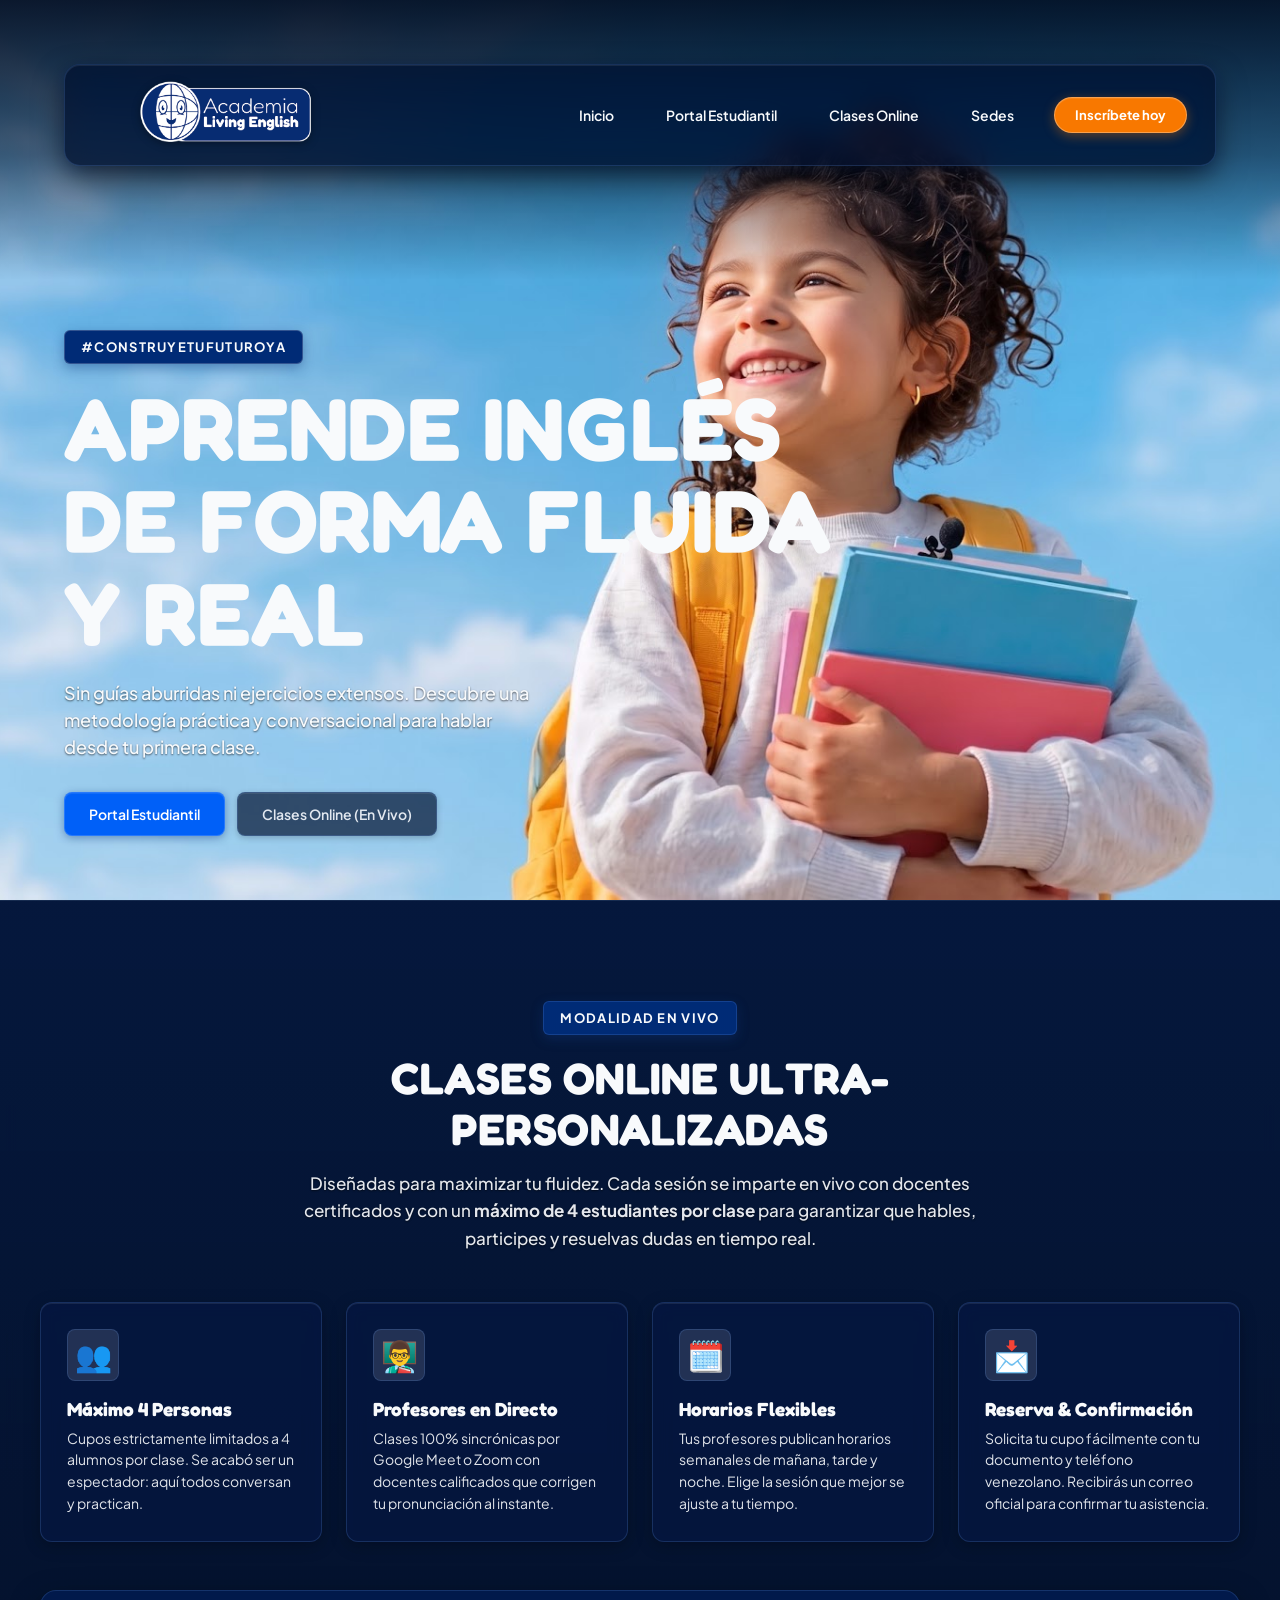
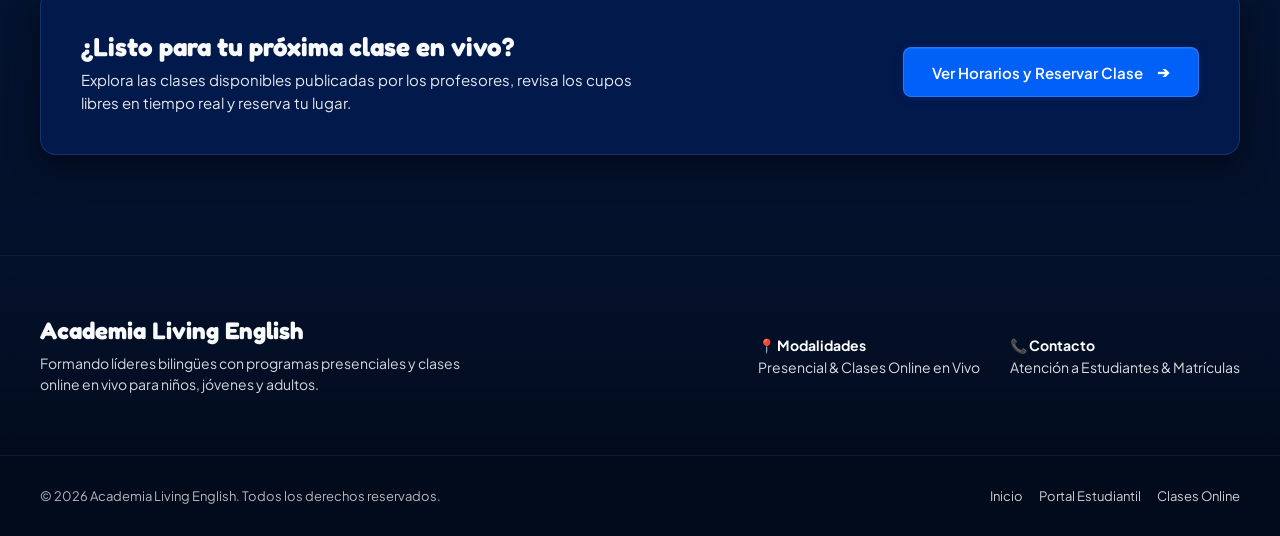
==== commit 5d0069fb: "feat(landing): agregar sombra y cabecera flotante en el index para destacar botones" ====
--- a/index.html
+++ b/index.html
@@ -11,10 +11,10 @@
   <link href="https://fonts.googleapis.com/css2?family=Fredoka:wght@600;700&family=Plus+Jakarta+Sans:wght@400;500;600;700&display=swap" rel="stylesheet">
 
   <!-- Estilos Modulares -->
-  <link rel="stylesheet" href="assets/css/variables.css?v=20261027_brand">
-  <link rel="stylesheet" href="assets/css/base.css?v=20261027_brand">
-  <link rel="stylesheet" href="assets/css/components.css?v=20261027_brand">
-  <link rel="stylesheet" href="assets/css/landing.css?v=20261027_brand">
+  <link rel="stylesheet" href="assets/css/variables.css?v=20261027_header">
+  <link rel="stylesheet" href="assets/css/base.css?v=20261027_header">
+  <link rel="stylesheet" href="assets/css/components.css?v=20261027_header">
+  <link rel="stylesheet" href="assets/css/landing.css?v=20261027_header">
 </head>
 <body class="landing-page">
 
--- a/assets/css/landing.css
+++ b/assets/css/landing.css
@@ -49,22 +49,50 @@
   }
 }
 
-/* ==========================================================================
-   Cabecera y Navegación
+/* Sombra atmosférica superior sobre el hero (Degradado cinematográfico) */
+.hero-section::before {
+  content: '';
+  position: absolute;
+  top: 0;
+  left: 0;
+  right: 0;
+  height: 280px;
+  background: linear-gradient(180deg, rgba(2, 11, 30, 0.92) 0%, rgba(2, 11, 30, 0.55) 55%, rgba(2, 11, 30, 0) 100%);
+  pointer-events: none;
+  z-index: 1;
+}
+
+/* ==========================================================================
+   Cabecera y Navegación Flotante con Sombra y Profundidad (Bespoke Glass Header)
    ========================================================================== */
 .header-nav {
   position: relative;
-  z-index: 10;
+  z-index: 20;
   display: flex;
   align-items: center;
   justify-content: space-between;
   width: 100%;
+  padding: 10px 16px;
+  background: rgba(3, 16, 44, 0.76);
+  backdrop-filter: blur(16px) saturate(180%);
+  -webkit-backdrop-filter: blur(16px) saturate(180%);
+  border: 1px solid var(--color-border);
+  border-radius: var(--radius-xl);
+  box-shadow: 0 12px 32px -4px rgba(0, 0, 0, 0.65), 0 4px 14px rgba(0, 43, 118, 0.3), var(--inner-highlight);
+  transition: box-shadow var(--transition-normal), border-color var(--transition-fast);
+}
+
+@media (min-width: 768px) {
+  .header-nav {
+    padding: 12px 28px;
+    border-radius: var(--radius-2xl);
+  }
 }
 
 .desktop-nav {
   display: none;
   align-items: center;
-  gap: 32px;
+  gap: 20px;
 }
 
 @media (min-width: 768px) {
@@ -73,33 +101,82 @@
   }
 }
 
+@media (min-width: 1024px) {
+  .desktop-nav {
+    gap: 28px;
+  }
+}
+
 .nav-link {
+  font-family: var(--font-body);
   font-weight: 600;
-  font-size: 15px;
-  color: var(--color-white);
+  font-size: 14px;
+  color: #f8fafc;
   text-decoration: none;
-  text-shadow: var(--shadow-sm);
-  transition: opacity var(--transition-fast);
+  padding: 8px 12px;
+  border-radius: var(--radius-md);
+  transition: color var(--duration-fast) var(--ease-out), background-color var(--duration-fast) var(--ease-out), transform var(--duration-fast) var(--ease-out);
+  display: inline-flex;
+  align-items: center;
 }
 
 .nav-link:hover,
 .nav-link:focus-visible {
-  opacity: 0.8;
+  color: #ffffff;
+  background-color: rgba(112, 166, 255, 0.14);
+}
+
+.nav-link:active {
+  transform: scale(0.96);
+}
+
+/* Botón de Acción Principal en la Cabecera (Rayo Mandarina de Living English) */
+.header-nav .btn-talk {
+  background-color: var(--accent-orange);
+  color: #ffffff;
+  font-weight: 700;
+  padding: 9px 20px;
+  border-radius: var(--radius-pill);
+  border: 1px solid rgba(255, 255, 255, 0.3);
+  box-shadow: var(--inner-highlight), 0 3px 12px rgba(248, 120, 0, 0.38);
+  transition: transform var(--duration-fast) var(--ease-out), background-color var(--duration-fast) var(--ease-out), box-shadow var(--duration-fast) var(--ease-out);
+}
+
+.header-nav .btn-talk:hover:not(:disabled) {
+  background-color: var(--accent-orange-hover);
+  box-shadow: var(--inner-highlight), 0 4px 18px rgba(248, 120, 0, 0.5);
+  transform: translateY(-1px);
+}
+
+.header-nav .btn-talk:active:not(:disabled) {
+  transform: scale(0.96);
 }
 
 /* ==========================================================================
    Menú Móvil
    ========================================================================== */
 .mobile-menu-btn {
-  display: flex;
-  background: none;
-  border: none;
-  color: var(--color-white);
+  display: inline-flex;
+  align-items: center;
+  gap: 6px;
+  background: rgba(112, 166, 255, 0.14);
+  border: 1px solid var(--color-border);
+  color: var(--color-white);
+  font-family: var(--font-body);
   font-weight: 600;
-  font-size: 16px;
+  font-size: 14px;
   cursor: pointer;
-  padding: 8px 0;
-  text-shadow: var(--text-shadow-subtle);
+  padding: 8px 16px;
+  border-radius: var(--radius-pill);
+  transition: transform var(--duration-fast) var(--ease-out), background-color var(--duration-fast) var(--ease-out);
+}
+
+.mobile-menu-btn:hover {
+  background: rgba(112, 166, 255, 0.25);
+}
+
+.mobile-menu-btn:active {
+  transform: scale(0.96);
 }
 
 @media (min-width: 768px) {
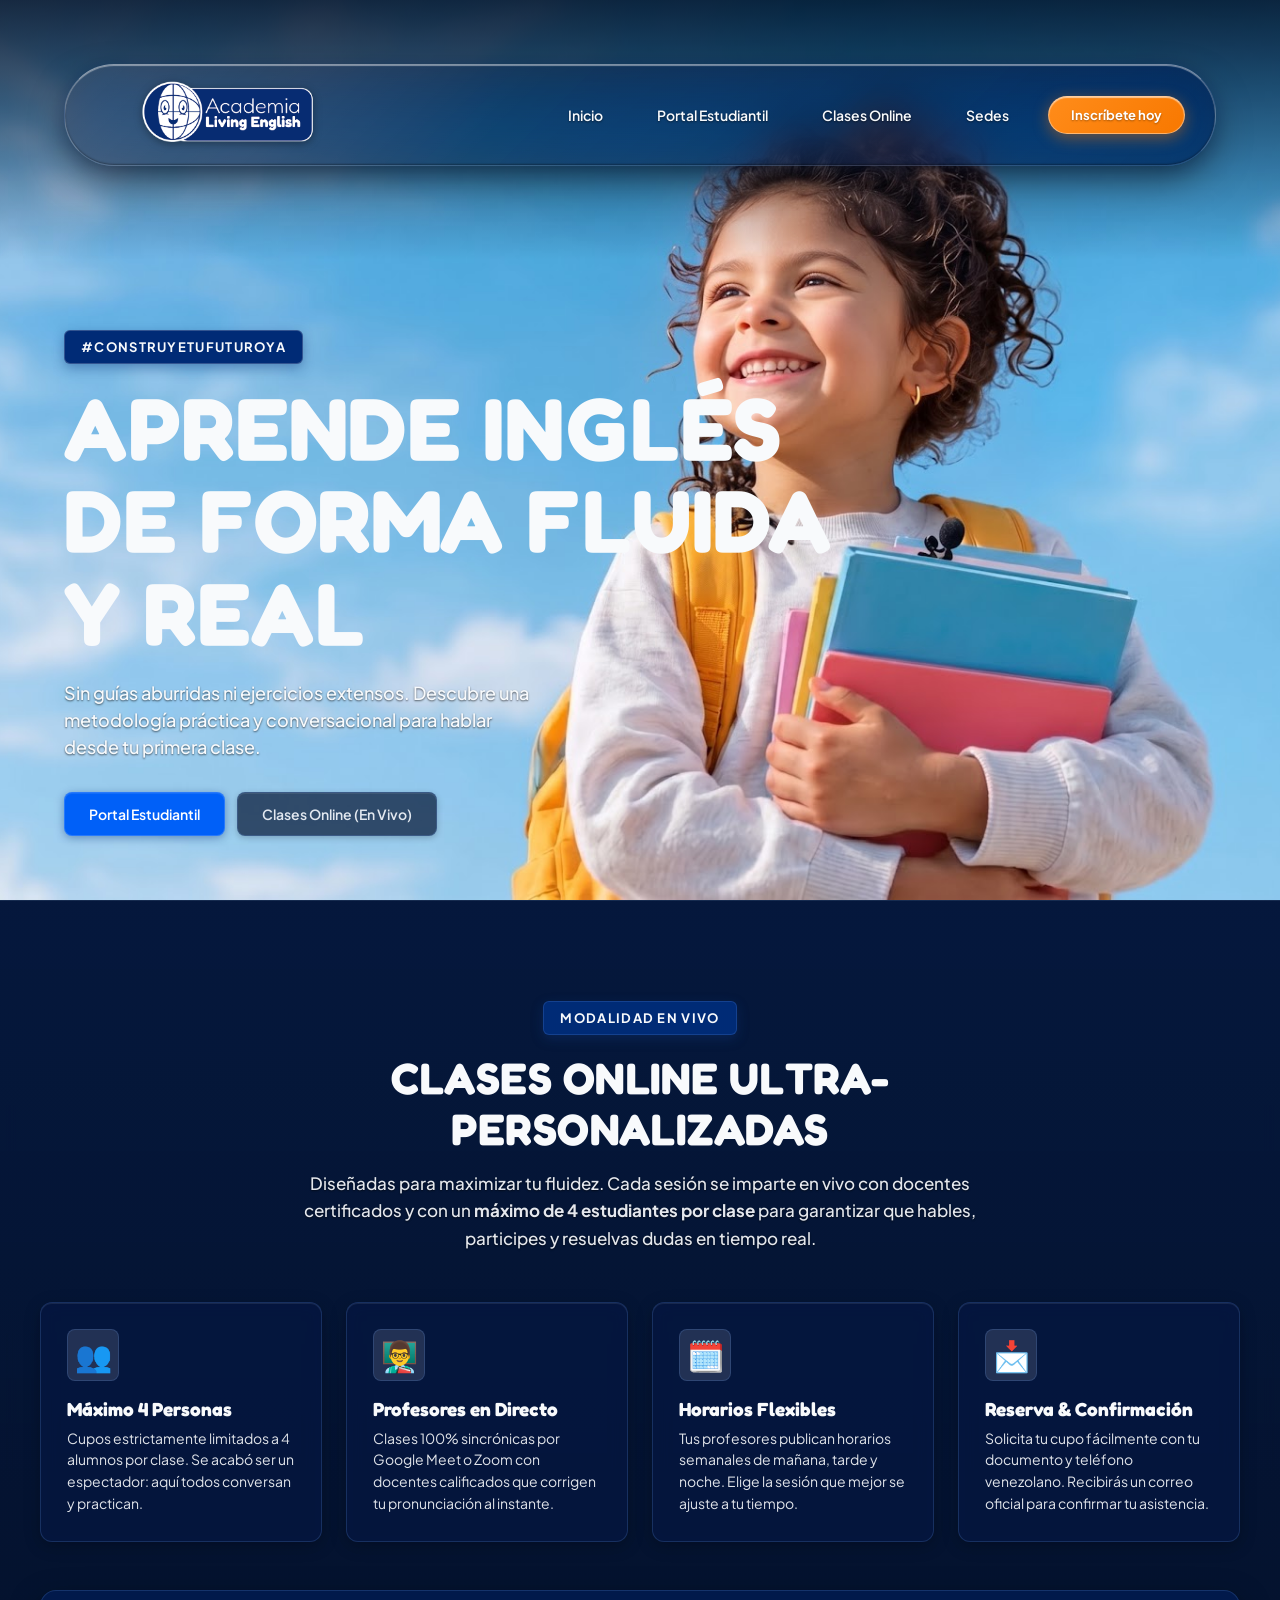
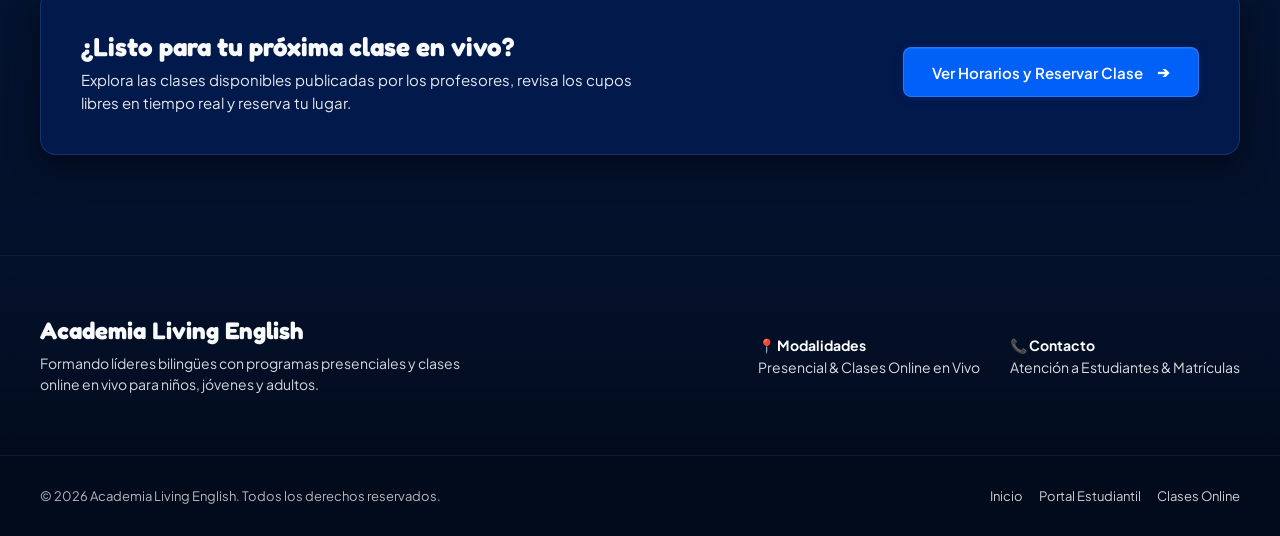
==== commit 68f05642: "style(landing): transformar cabecera en efecto de cristal líquido translúcido con bisel y refracción" ====
--- a/index.html
+++ b/index.html
@@ -11,10 +11,10 @@
   <link href="https://fonts.googleapis.com/css2?family=Fredoka:wght@600;700&family=Plus+Jakarta+Sans:wght@400;500;600;700&display=swap" rel="stylesheet">
 
   <!-- Estilos Modulares -->
-  <link rel="stylesheet" href="assets/css/variables.css?v=20261027_header">
-  <link rel="stylesheet" href="assets/css/base.css?v=20261027_header">
-  <link rel="stylesheet" href="assets/css/components.css?v=20261027_header">
-  <link rel="stylesheet" href="assets/css/landing.css?v=20261027_header">
+  <link rel="stylesheet" href="assets/css/variables.css?v=20261027_crystal">
+  <link rel="stylesheet" href="assets/css/base.css?v=20261027_crystal">
+  <link rel="stylesheet" href="assets/css/components.css?v=20261027_crystal">
+  <link rel="stylesheet" href="assets/css/landing.css?v=20261027_crystal">
 </head>
 <body class="landing-page">
 
--- a/assets/css/landing.css
+++ b/assets/css/landing.css
@@ -56,14 +56,14 @@
   top: 0;
   left: 0;
   right: 0;
-  height: 280px;
-  background: linear-gradient(180deg, rgba(2, 11, 30, 0.92) 0%, rgba(2, 11, 30, 0.55) 55%, rgba(2, 11, 30, 0) 100%);
+  height: 260px;
+  background: linear-gradient(180deg, rgba(2, 11, 30, 0.82) 0%, rgba(2, 11, 30, 0.40) 55%, transparent 100%);
   pointer-events: none;
   z-index: 1;
 }
 
 /* ==========================================================================
-   Cabecera y Navegación Flotante con Sombra y Profundidad (Bespoke Glass Header)
+   Cabecera de Cristal Líquido Translúcido (Apple / Pure Glassmorphism)
    ========================================================================== */
 .header-nav {
   position: relative;
@@ -72,27 +72,43 @@
   align-items: center;
   justify-content: space-between;
   width: 100%;
-  padding: 10px 16px;
-  background: rgba(3, 16, 44, 0.76);
-  backdrop-filter: blur(16px) saturate(180%);
-  -webkit-backdrop-filter: blur(16px) saturate(180%);
-  border: 1px solid var(--color-border);
-  border-radius: var(--radius-xl);
-  box-shadow: 0 12px 32px -4px rgba(0, 0, 0, 0.65), 0 4px 14px rgba(0, 43, 118, 0.3), var(--inner-highlight);
-  transition: box-shadow var(--transition-normal), border-color var(--transition-fast);
+  padding: 10px 18px;
+  
+  /* Cristal físico: graduación de luz, bisel especular y alta refracción */
+  background: linear-gradient(
+    135deg,
+    rgba(255, 255, 255, 0.16) 0%,
+    rgba(255, 255, 255, 0.05) 40%,
+    rgba(0, 43, 118, 0.28) 100%
+  ), rgba(3, 16, 44, 0.52);
+  backdrop-filter: blur(24px) saturate(190%);
+  -webkit-backdrop-filter: blur(24px) saturate(190%);
+  
+  /* Bordes de cristal que capturan la luz cenital */
+  border: 1px solid rgba(255, 255, 255, 0.22);
+  border-top: 1px solid rgba(255, 255, 255, 0.45);
+  border-bottom: 1px solid rgba(255, 255, 255, 0.12);
+  border-radius: var(--radius-pill);
+  
+  /* Reflejo especular superior + bisel interior + sombra de profundidad */
+  box-shadow: 
+    inset 0 1px 1px 0 rgba(255, 255, 255, 0.45),
+    inset 0 -1px 2px 0 rgba(0, 0, 0, 0.35),
+    0 16px 38px -6px rgba(0, 0, 0, 0.55),
+    0 4px 16px rgba(0, 43, 118, 0.25);
+  transition: box-shadow var(--transition-normal), border-color var(--transition-fast), background var(--transition-normal);
 }
 
 @media (min-width: 768px) {
   .header-nav {
-    padding: 12px 28px;
-    border-radius: var(--radius-2xl);
+    padding: 12px 30px;
   }
 }
 
 .desktop-nav {
   display: none;
   align-items: center;
-  gap: 20px;
+  gap: 16px;
 }
 
 @media (min-width: 768px) {
@@ -103,7 +119,7 @@
 
 @media (min-width: 1024px) {
   .desktop-nav {
-    gap: 28px;
+    gap: 24px;
   }
 }
 
@@ -113,38 +129,48 @@
   font-size: 14px;
   color: #f8fafc;
   text-decoration: none;
-  padding: 8px 12px;
-  border-radius: var(--radius-md);
-  transition: color var(--duration-fast) var(--ease-out), background-color var(--duration-fast) var(--ease-out), transform var(--duration-fast) var(--ease-out);
+  padding: 8px 14px;
+  border-radius: var(--radius-pill);
+  border: 1px solid transparent;
+  transition: color var(--duration-fast) var(--ease-out), background-color var(--duration-fast) var(--ease-out), border-color var(--duration-fast) var(--ease-out), transform var(--duration-fast) var(--ease-out), box-shadow var(--duration-fast) var(--ease-out);
   display: inline-flex;
   align-items: center;
+  text-shadow: 0 1px 2px rgba(0, 0, 0, 0.5);
 }
 
 .nav-link:hover,
 .nav-link:focus-visible {
   color: #ffffff;
-  background-color: rgba(112, 166, 255, 0.14);
+  background: rgba(255, 255, 255, 0.14);
+  border-color: rgba(255, 255, 255, 0.25);
+  box-shadow: inset 0 1px 0 rgba(255, 255, 255, 0.35);
 }
 
 .nav-link:active {
   transform: scale(0.96);
 }
 
-/* Botón de Acción Principal en la Cabecera (Rayo Mandarina de Living English) */
+/* Botón de Acción Cristalino Living English (Joya Mandarina Energética) */
 .header-nav .btn-talk {
-  background-color: var(--accent-orange);
+  background: linear-gradient(135deg, #ff8c1a 0%, #f87800 100%);
   color: #ffffff;
   font-weight: 700;
-  padding: 9px 20px;
+  padding: 10px 22px;
   border-radius: var(--radius-pill);
-  border: 1px solid rgba(255, 255, 255, 0.3);
-  box-shadow: var(--inner-highlight), 0 3px 12px rgba(248, 120, 0, 0.38);
-  transition: transform var(--duration-fast) var(--ease-out), background-color var(--duration-fast) var(--ease-out), box-shadow var(--duration-fast) var(--ease-out);
+  border: 1px solid rgba(255, 255, 255, 0.4);
+  border-top: 1px solid rgba(255, 255, 255, 0.6);
+  box-shadow: 
+    inset 0 1px 1px rgba(255, 255, 255, 0.55),
+    0 4px 16px rgba(248, 120, 0, 0.45);
+  text-shadow: 0 1px 2px rgba(0, 0, 0, 0.35);
+  transition: transform var(--duration-fast) var(--ease-out), filter var(--duration-fast) var(--ease-out), box-shadow var(--duration-fast) var(--ease-out);
 }
 
 .header-nav .btn-talk:hover:not(:disabled) {
-  background-color: var(--accent-orange-hover);
-  box-shadow: var(--inner-highlight), 0 4px 18px rgba(248, 120, 0, 0.5);
+  filter: brightness(1.08);
+  box-shadow: 
+    inset 0 1px 1px rgba(255, 255, 255, 0.65),
+    0 6px 20px rgba(248, 120, 0, 0.55);
   transform: translateY(-1px);
 }
 
@@ -153,21 +179,25 @@
 }
 
 /* ==========================================================================
-   Menú Móvil
+   Menú Móvil Cristalino
    ========================================================================== */
 .mobile-menu-btn {
   display: inline-flex;
   align-items: center;
   gap: 6px;
-  background: rgba(112, 166, 255, 0.14);
-  border: 1px solid var(--color-border);
+  background: rgba(255, 255, 255, 0.12);
+  border: 1px solid rgba(255, 255, 255, 0.28);
+  border-top: 1px solid rgba(255, 255, 255, 0.45);
+  box-shadow: inset 0 1px 1px rgba(255, 255, 255, 0.35), 0 4px 12px rgba(0, 0, 0, 0.3);
   color: var(--color-white);
   font-family: var(--font-body);
   font-weight: 600;
   font-size: 14px;
   cursor: pointer;
-  padding: 8px 16px;
+  padding: 8px 18px;
   border-radius: var(--radius-pill);
+  backdrop-filter: blur(14px);
+  -webkit-backdrop-filter: blur(14px);
   transition: transform var(--duration-fast) var(--ease-out), background-color var(--duration-fast) var(--ease-out);
 }
 
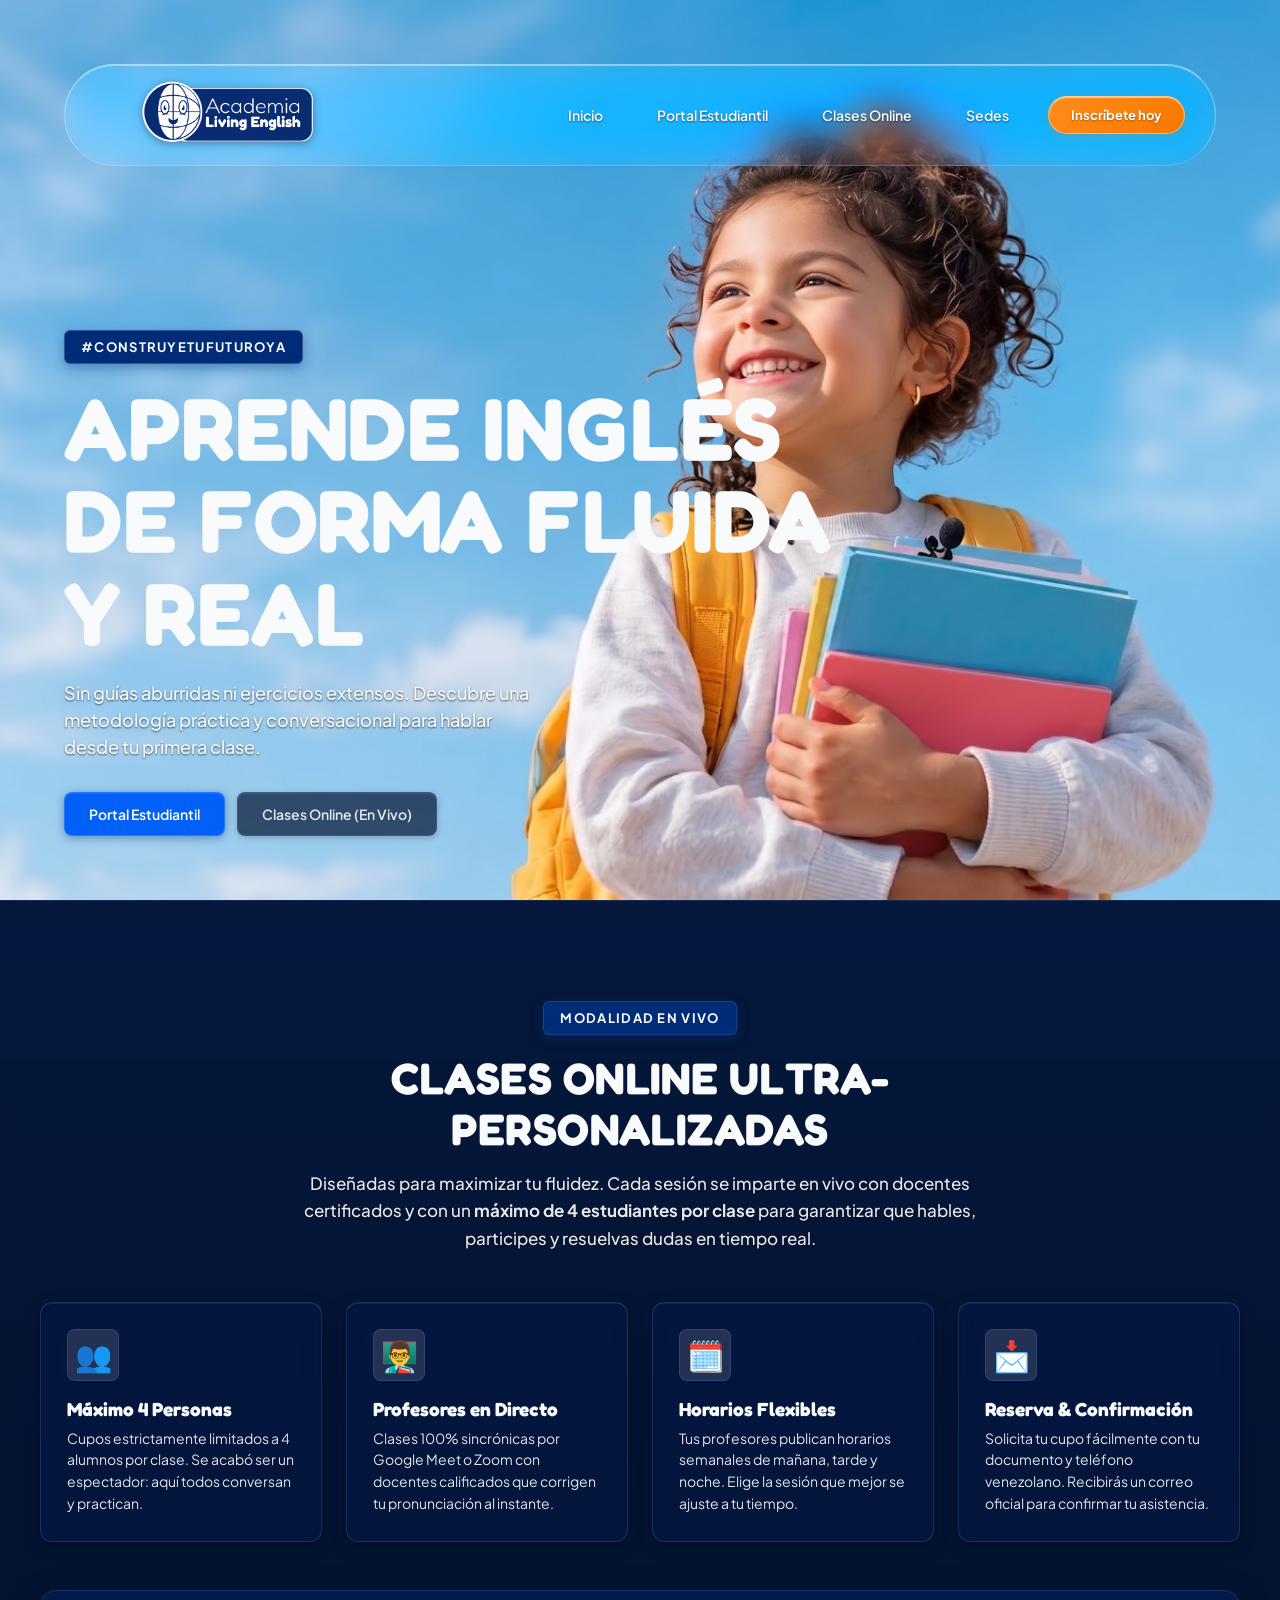
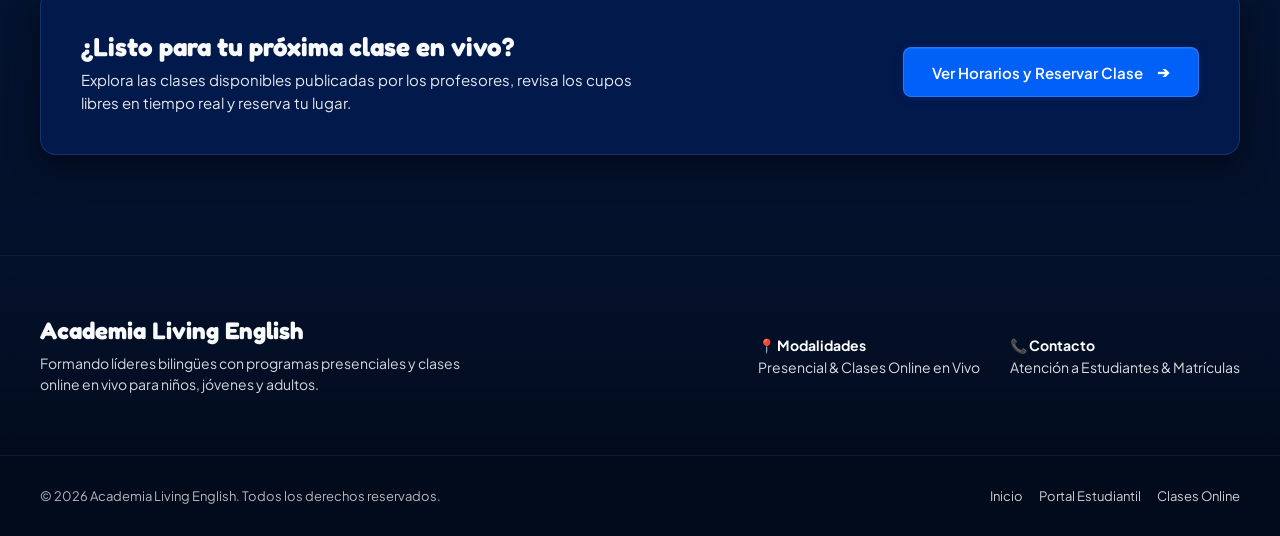
==== commit 445627e3: "style(landing): retirar sombras y definir cabecera con cristal transparente puro y bordes nitidos" ====
--- a/index.html
+++ b/index.html
@@ -11,10 +11,10 @@
   <link href="https://fonts.googleapis.com/css2?family=Fredoka:wght@600;700&family=Plus+Jakarta+Sans:wght@400;500;600;700&display=swap" rel="stylesheet">
 
   <!-- Estilos Modulares -->
-  <link rel="stylesheet" href="assets/css/variables.css?v=20261027_crystal">
-  <link rel="stylesheet" href="assets/css/base.css?v=20261027_crystal">
-  <link rel="stylesheet" href="assets/css/components.css?v=20261027_crystal">
-  <link rel="stylesheet" href="assets/css/landing.css?v=20261027_crystal">
+  <link rel="stylesheet" href="assets/css/variables.css?v=20261027_glass_clean">
+  <link rel="stylesheet" href="assets/css/base.css?v=20261027_glass_clean">
+  <link rel="stylesheet" href="assets/css/components.css?v=20261027_glass_clean">
+  <link rel="stylesheet" href="assets/css/landing.css?v=20261027_glass_clean">
 </head>
 <body class="landing-page">
 
--- a/assets/css/landing.css
+++ b/assets/css/landing.css
@@ -49,21 +49,8 @@
   }
 }
 
-/* Sombra atmosférica superior sobre el hero (Degradado cinematográfico) */
-.hero-section::before {
-  content: '';
-  position: absolute;
-  top: 0;
-  left: 0;
-  right: 0;
-  height: 260px;
-  background: linear-gradient(180deg, rgba(2, 11, 30, 0.82) 0%, rgba(2, 11, 30, 0.40) 55%, transparent 100%);
-  pointer-events: none;
-  z-index: 1;
-}
-
 /* ==========================================================================
-   Cabecera de Cristal Líquido Translúcido (Apple / Pure Glassmorphism)
+   Cabecera de Cristal Transparente Definido (Pure Glass Header)
    ========================================================================== */
 .header-nav {
   position: relative;
@@ -74,29 +61,24 @@
   width: 100%;
   padding: 10px 18px;
   
-  /* Cristal físico: graduación de luz, bisel especular y alta refracción */
+  /* Cristal puro transparente: sin sombras oscuras ni fondos pesados */
   background: linear-gradient(
     135deg,
-    rgba(255, 255, 255, 0.16) 0%,
-    rgba(255, 255, 255, 0.05) 40%,
-    rgba(0, 43, 118, 0.28) 100%
-  ), rgba(3, 16, 44, 0.52);
-  backdrop-filter: blur(24px) saturate(190%);
-  -webkit-backdrop-filter: blur(24px) saturate(190%);
+    rgba(255, 255, 255, 0.14) 0%,
+    rgba(255, 255, 255, 0.04) 100%
+  );
+  backdrop-filter: blur(20px) saturate(180%);
+  -webkit-backdrop-filter: blur(20px) saturate(180%);
   
-  /* Bordes de cristal que capturan la luz cenital */
-  border: 1px solid rgba(255, 255, 255, 0.22);
-  border-top: 1px solid rgba(255, 255, 255, 0.45);
-  border-bottom: 1px solid rgba(255, 255, 255, 0.12);
+  /* Borde de cristal nítido que delimita claramente el header */
+  border: 1px solid rgba(255, 255, 255, 0.28);
+  border-top: 1px solid rgba(255, 255, 255, 0.50);
+  border-bottom: 1px solid rgba(255, 255, 255, 0.18);
   border-radius: var(--radius-pill);
   
-  /* Reflejo especular superior + bisel interior + sombra de profundidad */
-  box-shadow: 
-    inset 0 1px 1px 0 rgba(255, 255, 255, 0.45),
-    inset 0 -1px 2px 0 rgba(0, 0, 0, 0.35),
-    0 16px 38px -6px rgba(0, 0, 0, 0.55),
-    0 4px 16px rgba(0, 43, 118, 0.25);
-  transition: box-shadow var(--transition-normal), border-color var(--transition-fast), background var(--transition-normal);
+  /* Resplandor interior especular sin sombras oscuras proyectadas */
+  box-shadow: inset 0 1px 1px 0 rgba(255, 255, 255, 0.40);
+  transition: border-color var(--transition-fast), background var(--transition-normal);
 }
 
 @media (min-width: 768px) {
@@ -161,7 +143,7 @@
   border-top: 1px solid rgba(255, 255, 255, 0.6);
   box-shadow: 
     inset 0 1px 1px rgba(255, 255, 255, 0.55),
-    0 4px 16px rgba(248, 120, 0, 0.45);
+    0 2px 8px rgba(248, 120, 0, 0.3);
   text-shadow: 0 1px 2px rgba(0, 0, 0, 0.35);
   transition: transform var(--duration-fast) var(--ease-out), filter var(--duration-fast) var(--ease-out), box-shadow var(--duration-fast) var(--ease-out);
 }
@@ -170,7 +152,7 @@
   filter: brightness(1.08);
   box-shadow: 
     inset 0 1px 1px rgba(255, 255, 255, 0.65),
-    0 6px 20px rgba(248, 120, 0, 0.55);
+    0 4px 12px rgba(248, 120, 0, 0.4);
   transform: translateY(-1px);
 }
 
@@ -188,7 +170,7 @@
   background: rgba(255, 255, 255, 0.12);
   border: 1px solid rgba(255, 255, 255, 0.28);
   border-top: 1px solid rgba(255, 255, 255, 0.45);
-  box-shadow: inset 0 1px 1px rgba(255, 255, 255, 0.35), 0 4px 12px rgba(0, 0, 0, 0.3);
+  box-shadow: inset 0 1px 1px rgba(255, 255, 255, 0.35);
   color: var(--color-white);
   font-family: var(--font-body);
   font-weight: 600;
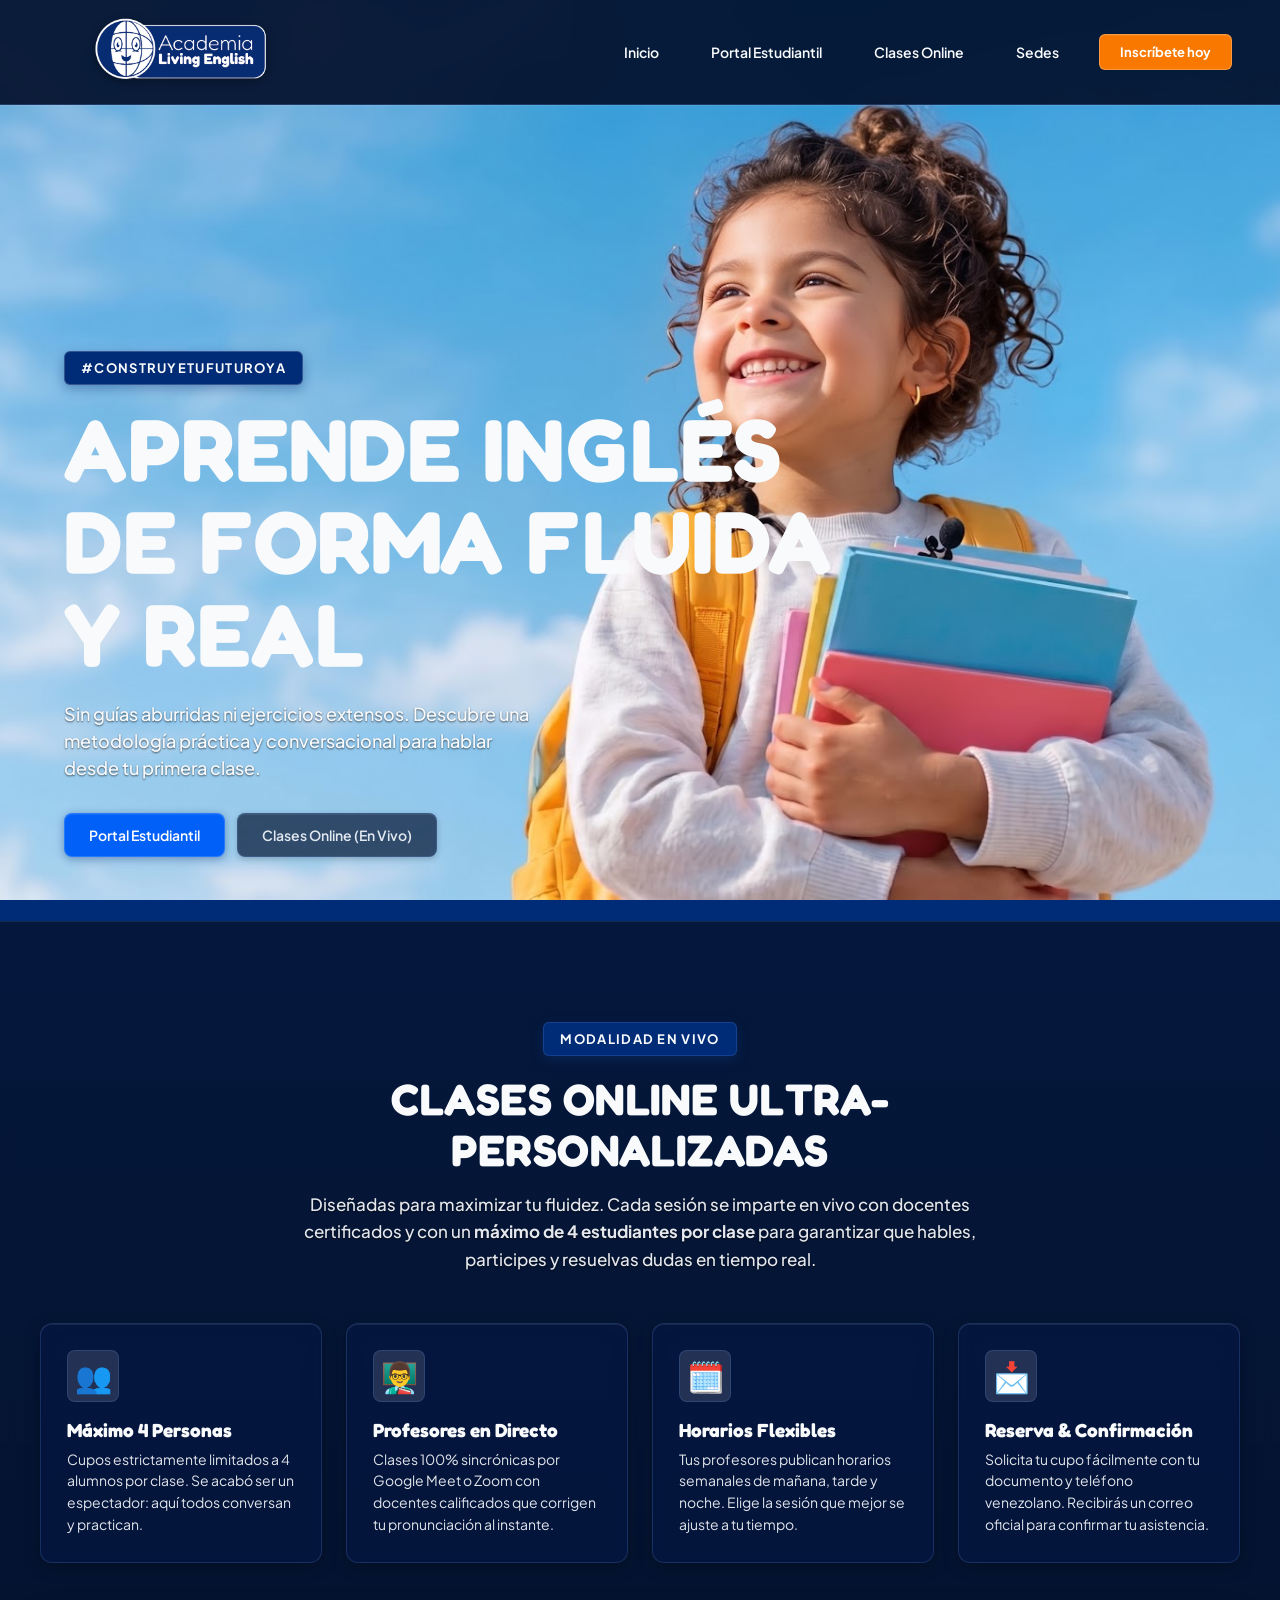
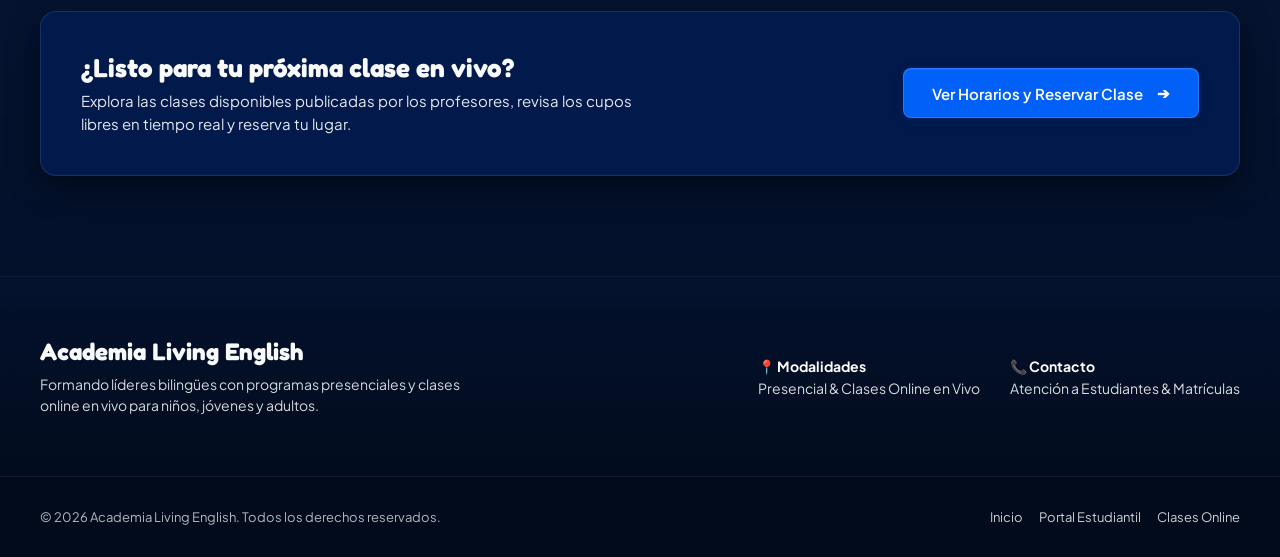
==== commit e1575bae: "feat(landing): implementar cabecera fija siempre visible al desplazar con bisel inferior delimitador" ====
--- a/index.html
+++ b/index.html
@@ -11,17 +11,16 @@
   <link href="https://fonts.googleapis.com/css2?family=Fredoka:wght@600;700&family=Plus+Jakarta+Sans:wght@400;500;600;700&display=swap" rel="stylesheet">
 
   <!-- Estilos Modulares -->
-  <link rel="stylesheet" href="assets/css/variables.css?v=20261027_glass_clean">
-  <link rel="stylesheet" href="assets/css/base.css?v=20261027_glass_clean">
-  <link rel="stylesheet" href="assets/css/components.css?v=20261027_glass_clean">
-  <link rel="stylesheet" href="assets/css/landing.css?v=20261027_glass_clean">
+  <link rel="stylesheet" href="assets/css/variables.css?v=20261027_sticky_bevel">
+  <link rel="stylesheet" href="assets/css/base.css?v=20261027_sticky_bevel">
+  <link rel="stylesheet" href="assets/css/components.css?v=20261027_sticky_bevel">
+  <link rel="stylesheet" href="assets/css/landing.css?v=20261027_sticky_bevel">
 </head>
 <body class="landing-page">
 
-  <!-- HERO SECTION PRINCIPAL -->
-  <section class="hero-section">
-    <!-- CABECERA CON EL LOGO REAL DE LA ACADEMIA -->
-    <header class="header-nav">
+  <!-- CABECERA INSTITUCIONAL FIJA (SIEMPRE VISIBLE AL DESPLAZAR CON BISEL INFERIOR) -->
+  <header class="site-header" id="siteHeader">
+    <div class="site-header-inner">
       <a href="index.html" class="brand-logo-link" aria-label="Academia Living English">
         <img src="assets/img/logo.png" alt="Academia Living English Logo" class="brand-logo-img">
       </a>
@@ -39,7 +38,11 @@
       <button class="mobile-menu-btn" id="openMenuBtn" aria-label="Abrir menú de navegación">
         Menú
       </button>
-    </header>
+    </div>
+  </header>
+
+  <!-- HERO SECTION PRINCIPAL -->
+  <section class="hero-section">
 
     <!-- CONTENIDO HERO -->
     <div class="hero-content">
--- a/assets/css/landing.css
+++ b/assets/css/landing.css
@@ -24,11 +24,11 @@
 .hero-section {
   position: relative;
   width: 100%;
-  min-height: 100vh;
-  min-height: 100dvh;
+  min-height: calc(100vh - 84px);
+  min-height: calc(100dvh - 84px);
   display: flex;
   flex-direction: column;
-  justify-content: space-between;
+  justify-content: flex-end;
   padding: 24px;
   padding-bottom: clamp(40px, 8vh, 64px);
   overflow: hidden;
@@ -50,58 +50,49 @@
 }
 
 /* ==========================================================================
-   Cabecera de Cristal Transparente Definido (Pure Glass Header)
+   Cabecera Institucional Fija (Siempre visible al desplazar con bisel inferior)
    ========================================================================== */
-.header-nav {
-  position: relative;
-  z-index: 20;
+.site-header {
+  position: sticky;
+  top: 0;
+  left: 0;
+  width: 100%;
+  z-index: 100;
+  background: rgba(3, 16, 44, 0.92);
+  backdrop-filter: blur(14px);
+  -webkit-backdrop-filter: blur(14px);
+  padding: 12px 24px;
+  
+  /* Pequeño bisel inferior para diferenciar claramente del body */
+  border-bottom: 1px solid rgba(112, 166, 255, 0.22);
+  box-shadow: 0 1px 0 0 rgba(255, 255, 255, 0.08);
+  transition: background-color var(--transition-fast), border-color var(--transition-fast);
+}
+
+@media (min-width: 768px) {
+  .site-header {
+    padding: 14px 48px;
+  }
+}
+
+.site-header-inner {
+  max-width: 1240px;
+  margin: 0 auto;
   display: flex;
   align-items: center;
   justify-content: space-between;
   width: 100%;
-  padding: 10px 18px;
-  
-  /* Cristal puro transparente: sin sombras oscuras ni fondos pesados */
-  background: linear-gradient(
-    135deg,
-    rgba(255, 255, 255, 0.14) 0%,
-    rgba(255, 255, 255, 0.04) 100%
-  );
-  backdrop-filter: blur(20px) saturate(180%);
-  -webkit-backdrop-filter: blur(20px) saturate(180%);
-  
-  /* Borde de cristal nítido que delimita claramente el header */
-  border: 1px solid rgba(255, 255, 255, 0.28);
-  border-top: 1px solid rgba(255, 255, 255, 0.50);
-  border-bottom: 1px solid rgba(255, 255, 255, 0.18);
-  border-radius: var(--radius-pill);
-  
-  /* Resplandor interior especular sin sombras oscuras proyectadas */
-  box-shadow: inset 0 1px 1px 0 rgba(255, 255, 255, 0.40);
-  transition: border-color var(--transition-fast), background var(--transition-normal);
-}
-
-@media (min-width: 768px) {
-  .header-nav {
-    padding: 12px 30px;
-  }
 }
 
 .desktop-nav {
   display: none;
   align-items: center;
-  gap: 16px;
+  gap: 28px;
 }
 
 @media (min-width: 768px) {
   .desktop-nav {
     display: flex;
-  }
-}
-
-@media (min-width: 1024px) {
-  .desktop-nav {
-    gap: 24px;
   }
 }
 
@@ -111,85 +102,73 @@
   font-size: 14px;
   color: #f8fafc;
   text-decoration: none;
-  padding: 8px 14px;
-  border-radius: var(--radius-pill);
-  border: 1px solid transparent;
-  transition: color var(--duration-fast) var(--ease-out), background-color var(--duration-fast) var(--ease-out), border-color var(--duration-fast) var(--ease-out), transform var(--duration-fast) var(--ease-out), box-shadow var(--duration-fast) var(--ease-out);
+  padding: 8px 12px;
+  border-radius: var(--radius-md);
+  transition: color var(--duration-fast) var(--ease-out), background-color var(--duration-fast) var(--ease-out);
   display: inline-flex;
   align-items: center;
-  text-shadow: 0 1px 2px rgba(0, 0, 0, 0.5);
 }
 
 .nav-link:hover,
 .nav-link:focus-visible {
   color: #ffffff;
-  background: rgba(255, 255, 255, 0.14);
-  border-color: rgba(255, 255, 255, 0.25);
-  box-shadow: inset 0 1px 0 rgba(255, 255, 255, 0.35);
+  background-color: rgba(112, 166, 255, 0.12);
 }
 
 .nav-link:active {
   transform: scale(0.96);
 }
 
-/* Botón de Acción Cristalino Living English (Joya Mandarina Energética) */
-.header-nav .btn-talk {
-  background: linear-gradient(135deg, #ff8c1a 0%, #f87800 100%);
+/* Botón de Acción en Cabecera (Rayo Mandarina de Living English) */
+.site-header .btn-talk {
+  background-color: var(--accent-orange);
   color: #ffffff;
-  font-weight: 700;
-  padding: 10px 22px;
-  border-radius: var(--radius-pill);
-  border: 1px solid rgba(255, 255, 255, 0.4);
-  border-top: 1px solid rgba(255, 255, 255, 0.6);
-  box-shadow: 
-    inset 0 1px 1px rgba(255, 255, 255, 0.55),
-    0 2px 8px rgba(248, 120, 0, 0.3);
-  text-shadow: 0 1px 2px rgba(0, 0, 0, 0.35);
-  transition: transform var(--duration-fast) var(--ease-out), filter var(--duration-fast) var(--ease-out), box-shadow var(--duration-fast) var(--ease-out);
-}
-
-.header-nav .btn-talk:hover:not(:disabled) {
-  filter: brightness(1.08);
-  box-shadow: 
-    inset 0 1px 1px rgba(255, 255, 255, 0.65),
-    0 4px 12px rgba(248, 120, 0, 0.4);
+  font-family: var(--font-body);
+  font-weight: 700;
+  font-size: 13px;
+  padding: 9px 20px;
+  border-radius: var(--radius-md);
+  border: 1px solid rgba(255, 255, 255, 0.25);
+  cursor: pointer;
+  box-shadow: var(--inner-highlight);
+  transition: transform var(--duration-fast) var(--ease-out), background-color var(--duration-fast) var(--ease-out);
+}
+
+.site-header .btn-talk:hover:not(:disabled) {
+  background-color: var(--accent-orange-hover);
   transform: translateY(-1px);
 }
 
-.header-nav .btn-talk:active:not(:disabled) {
+.site-header .btn-talk:active:not(:disabled) {
   transform: scale(0.96);
 }
 
-/* ==========================================================================
-   Menú Móvil Cristalino
-   ========================================================================== */
+/* Menú Móvil */
 .mobile-menu-btn {
   display: inline-flex;
   align-items: center;
   gap: 6px;
-  background: rgba(255, 255, 255, 0.12);
-  border: 1px solid rgba(255, 255, 255, 0.28);
-  border-top: 1px solid rgba(255, 255, 255, 0.45);
-  box-shadow: inset 0 1px 1px rgba(255, 255, 255, 0.35);
+  background: rgba(112, 166, 255, 0.12);
+  border: 1px solid var(--color-border);
   color: var(--color-white);
   font-family: var(--font-body);
   font-weight: 600;
   font-size: 14px;
   cursor: pointer;
-  padding: 8px 18px;
-  border-radius: var(--radius-pill);
-  backdrop-filter: blur(14px);
-  -webkit-backdrop-filter: blur(14px);
+  padding: 7px 16px;
+  border-radius: var(--radius-md);
   transition: transform var(--duration-fast) var(--ease-out), background-color var(--duration-fast) var(--ease-out);
 }
 
 .mobile-menu-btn:hover {
-  background: rgba(112, 166, 255, 0.25);
+  background: rgba(112, 166, 255, 0.22);
 }
 
 .mobile-menu-btn:active {
   transform: scale(0.96);
 }
+
+
 
 @media (min-width: 768px) {
   .mobile-menu-btn {
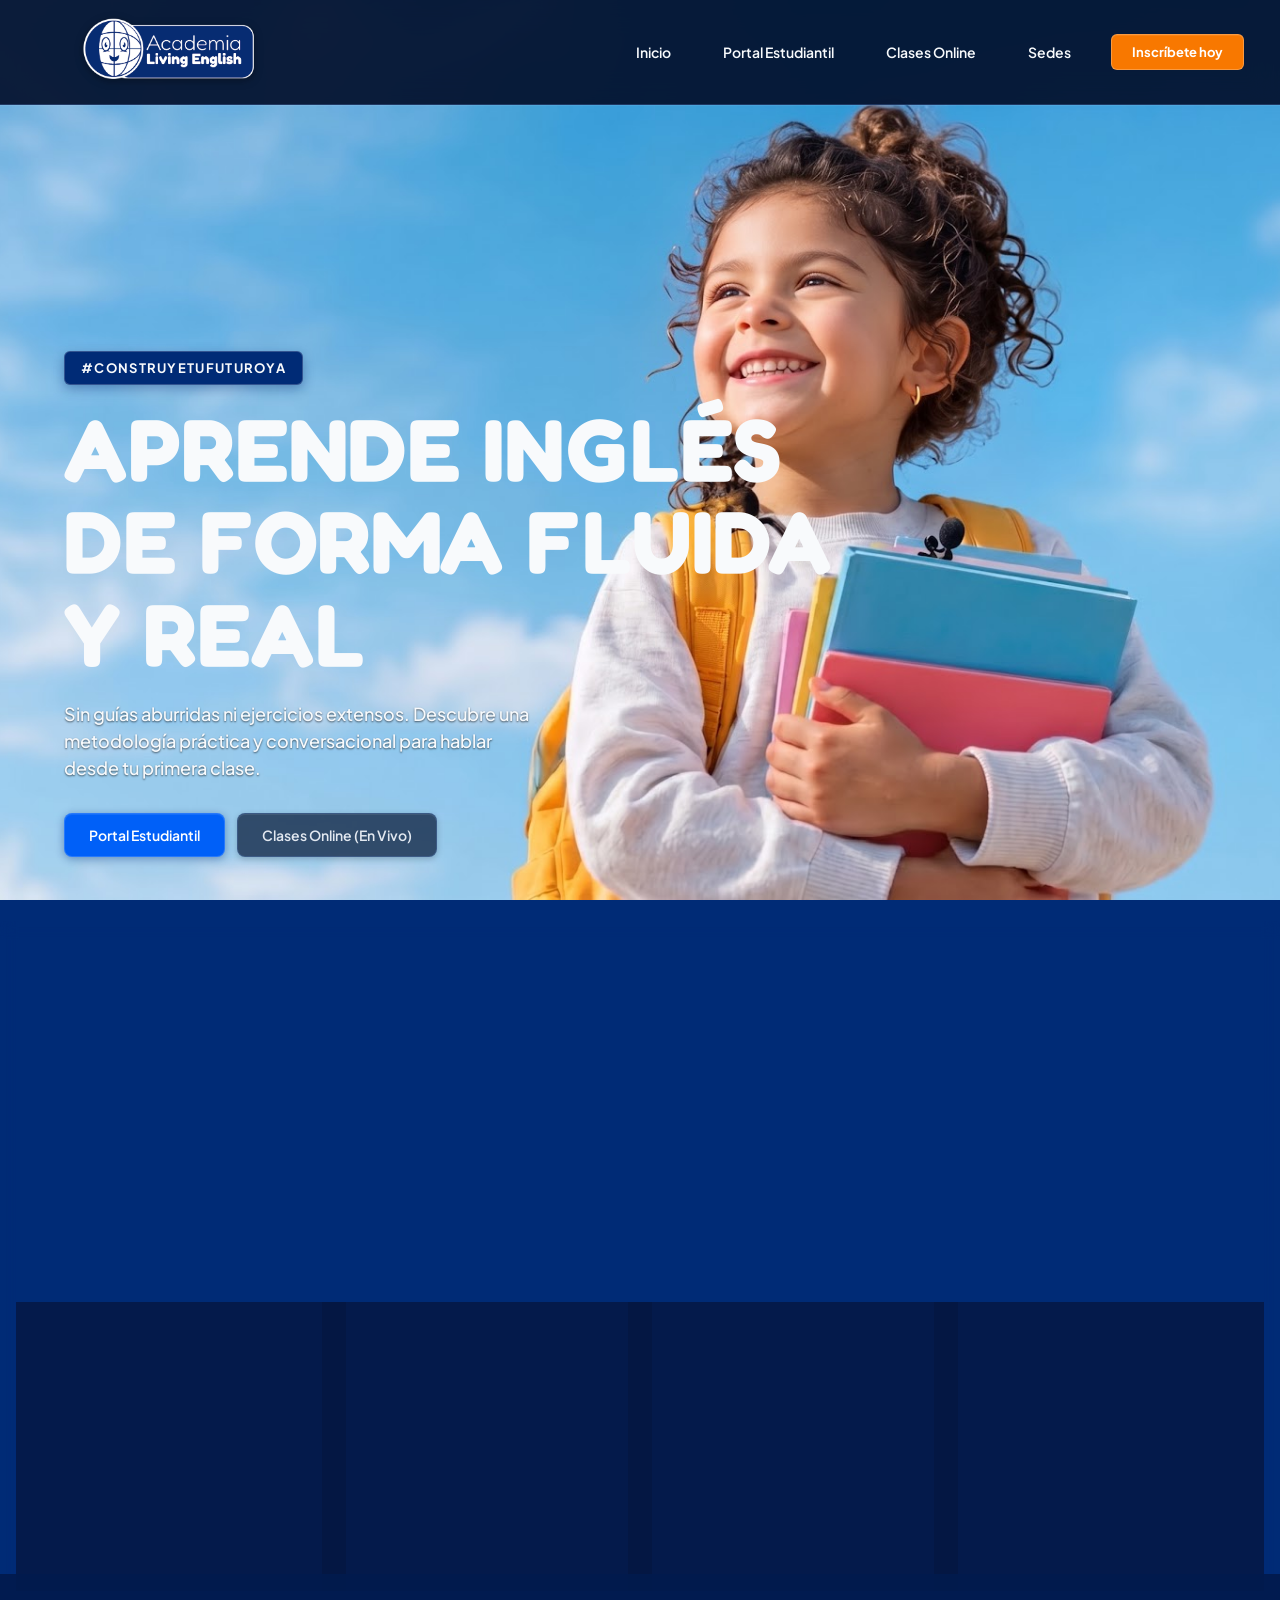
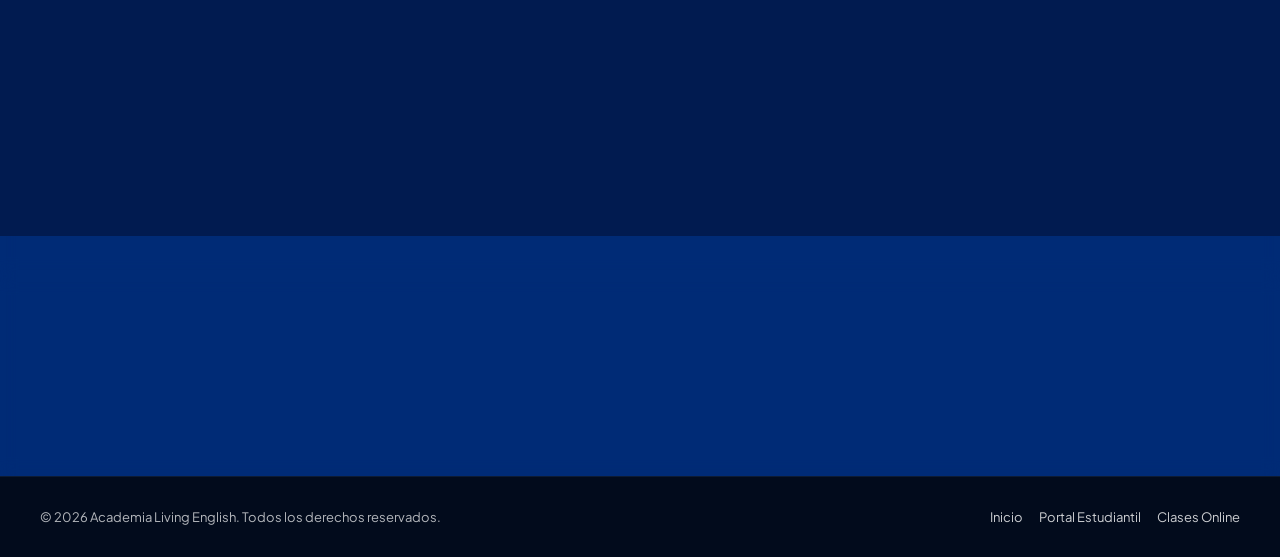
==== commit fc67df6e: "style(landing): expandir logo y botones de navegacion hacia las esquinas del header" ====
--- a/index.html
+++ b/index.html
@@ -11,10 +11,10 @@
   <link href="https://fonts.googleapis.com/css2?family=Fredoka:wght@600;700&family=Plus+Jakarta+Sans:wght@400;500;600;700&display=swap" rel="stylesheet">
 
   <!-- Estilos Modulares -->
-  <link rel="stylesheet" href="assets/css/variables.css?v=20261027_sticky_bevel">
-  <link rel="stylesheet" href="assets/css/base.css?v=20261027_sticky_bevel">
-  <link rel="stylesheet" href="assets/css/components.css?v=20261027_sticky_bevel">
-  <link rel="stylesheet" href="assets/css/landing.css?v=20261027_sticky_bevel">
+  <link rel="stylesheet" href="assets/css/variables.css?v=20261027_header_edges">
+  <link rel="stylesheet" href="assets/css/base.css?v=20261027_header_edges">
+  <link rel="stylesheet" href="assets/css/components.css?v=20261027_header_edges">
+  <link rel="stylesheet" href="assets/css/landing.css?v=20261027_header_edges">
 </head>
 <body class="landing-page">
 
--- a/assets/css/landing.css
+++ b/assets/css/landing.css
@@ -61,7 +61,7 @@
   background: rgba(3, 16, 44, 0.92);
   backdrop-filter: blur(14px);
   -webkit-backdrop-filter: blur(14px);
-  padding: 12px 24px;
+  padding: 10px 16px;
   
   /* Pequeño bisel inferior para diferenciar claramente del body */
   border-bottom: 1px solid rgba(112, 166, 255, 0.22);
@@ -71,17 +71,21 @@
 
 @media (min-width: 768px) {
   .site-header {
-    padding: 14px 48px;
+    padding: 12px 28px;
+  }
+}
+
+@media (min-width: 1200px) {
+  .site-header {
+    padding: 14px 36px;
   }
 }
 
 .site-header-inner {
-  max-width: 1240px;
-  margin: 0 auto;
+  width: 100%;
   display: flex;
   align-items: center;
   justify-content: space-between;
-  width: 100%;
 }
 
 .desktop-nav {
